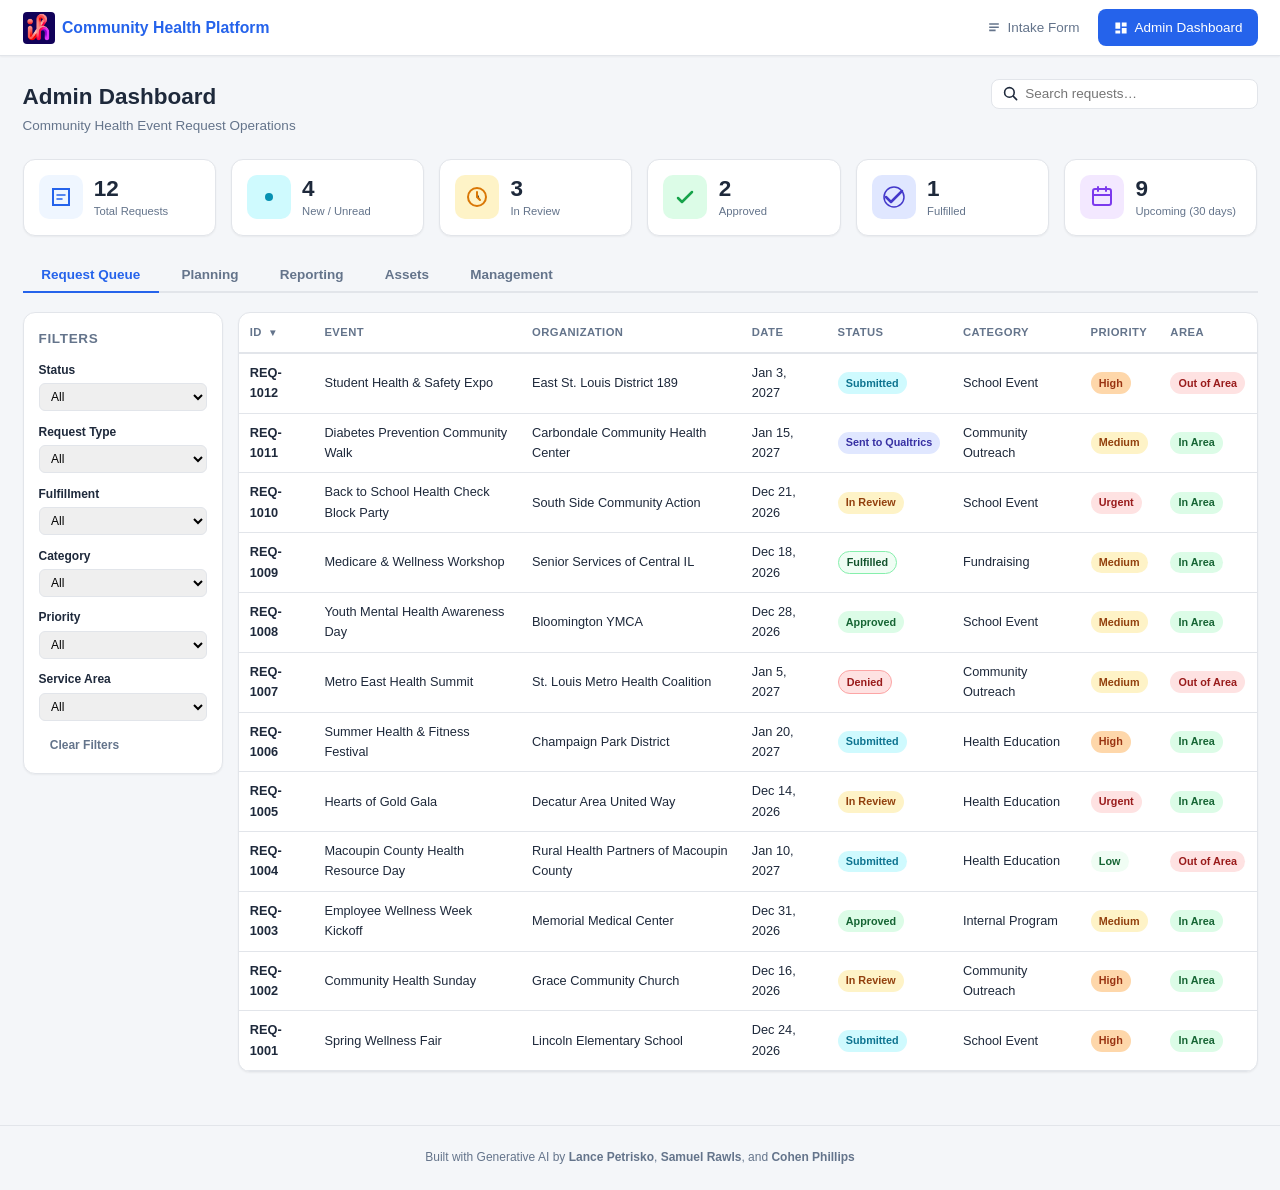
==== pages/dashboard.html @ dd69adeb "Management Tab Added a management tab that shows the staff members, their availability, their rating" ====
<!DOCTYPE html>
<html lang="en">
<head>
  <meta charset="UTF-8">
  <meta name="viewport" content="width=device-width, initial-scale=1.0">
  <title>Admin Dashboard | Intermountain Health</title>
  <link rel="icon" type="image/jpeg" href="../assets/logos/intermouintainHealthLogo_purple.jpeg">
  <link rel="stylesheet" href="../css/variables.css">
  <link rel="stylesheet" href="../css/base.css">
  <link rel="stylesheet" href="../css/navbar.css">
  <link rel="stylesheet" href="../css/components.css">
  <link rel="stylesheet" href="../css/dashboard.css">
  <link rel="stylesheet" href="../css/responsive.css">
</head>
<body>

  <!-- Navigation -->
  <nav class="navbar" role="navigation" aria-label="Main navigation">
    <a href="../index.html" class="nav-brand">
      <img src="../assets/logos/intermouintainHealthLogo_purple.jpeg" alt="Intermountain Health" class="nav-logo">
      <span>Community Health Platform</span>
    </a>
    <div class="nav-links">
      <a href="../index.html" class="nav-link">
        <svg viewBox="0 0 20 20" width="16" height="16" aria-hidden="true"><path d="M4 4h12v2H4zm0 4h12v2H4zm0 4h8v2H4z" fill="currentColor"/></svg>
        Intake Form
      </a>
      <a href="login.html" class="nav-link active" aria-current="page">
        <svg viewBox="0 0 20 20" width="16" height="16" aria-hidden="true"><path d="M3 3h6v8H3zm8 0h6v5h-6zm0 7h6v7h-6zM3 13h6v4H3z" fill="currentColor"/></svg>
        Admin Dashboard
      </a>
    </div>
  </nav>

  <!-- Dashboard -->
  <main>
    <div class="dashboard-container">

      <!-- Header -->
      <div class="dash-header">
        <div>
          <h1>Admin Dashboard</h1>
          <p class="dash-subtitle">Community Health Event Request Operations</p>
        </div>
        <div class="dash-header-actions">
          <div class="search-box">
            <svg viewBox="0 0 20 20" width="16" height="16" aria-hidden="true"><circle cx="8" cy="8" r="6" fill="none" stroke="currentColor" stroke-width="2"/><path d="M13 13l4 4" stroke="currentColor" stroke-width="2" stroke-linecap="round"/></svg>
            <input type="search" id="dash-search" placeholder="Search requests…" aria-label="Search requests">
          </div>
        </div>
      </div>

      <!-- Summary Cards -->
      <section class="summary-cards" aria-label="Request summary">
        <div class="summary-card" data-filter-status="all">
          <div class="card-icon total"><svg viewBox="0 0 24 24" width="24" height="24"><path d="M4 4h16v16H4z" fill="none" stroke="currentColor" stroke-width="2"/><path d="M8 10h8M8 14h5" stroke="currentColor" stroke-width="1.5" stroke-linecap="round"/></svg></div>
          <div class="card-info"><span class="card-count" id="count-total">0</span><span class="card-label">Total Requests</span></div>
        </div>
        <div class="summary-card" data-filter-status="Submitted">
          <div class="card-icon new"><svg viewBox="0 0 24 24" width="24" height="24"><circle cx="12" cy="12" r="4" fill="currentColor"/></svg></div>
          <div class="card-info"><span class="card-count" id="count-new">0</span><span class="card-label">New / Unread</span></div>
        </div>
        <div class="summary-card" data-filter-status="In Review">
          <div class="card-icon review"><svg viewBox="0 0 24 24" width="24" height="24"><circle cx="12" cy="12" r="9" fill="none" stroke="currentColor" stroke-width="2"/><path d="M12 7v5l3 3" stroke="currentColor" stroke-width="2" stroke-linecap="round"/></svg></div>
          <div class="card-info"><span class="card-count" id="count-review">0</span><span class="card-label">In Review</span></div>
        </div>
        <div class="summary-card" data-filter-status="Approved">
          <div class="card-icon approved"><svg viewBox="0 0 24 24" width="24" height="24"><path d="M5 13l4 4L19 7" fill="none" stroke="currentColor" stroke-width="2.5" stroke-linecap="round" stroke-linejoin="round"/></svg></div>
          <div class="card-info"><span class="card-count" id="count-approved">0</span><span class="card-label">Approved</span></div>
        </div>
        <div class="summary-card" data-filter-status="Fulfilled">
          <div class="card-icon fulfilled"><svg viewBox="0 0 24 24" width="24" height="24"><path d="M4 12l5 5L20 6" fill="none" stroke="currentColor" stroke-width="2.5" stroke-linecap="round" stroke-linejoin="round"/><circle cx="12" cy="12" r="10" fill="none" stroke="currentColor" stroke-width="1.5"/></svg></div>
          <div class="card-info"><span class="card-count" id="count-fulfilled">0</span><span class="card-label">Fulfilled</span></div>
        </div>
        <div class="summary-card">
          <div class="card-icon upcoming"><svg viewBox="0 0 24 24" width="24" height="24"><rect x="3" y="4" width="18" height="16" rx="2" fill="none" stroke="currentColor" stroke-width="2"/><path d="M3 10h18M8 2v4M16 2v4" stroke="currentColor" stroke-width="2" stroke-linecap="round"/></svg></div>
          <div class="card-info"><span class="card-count" id="count-upcoming">0</span><span class="card-label">Upcoming (30 days)</span></div>
        </div>
      </section>

      <!-- Tabs -->
      <div class="dash-tabs" role="tablist" aria-label="Dashboard sections">
        <button class="dash-tab active" role="tab" aria-selected="true" data-tab="queue">Request Queue</button>
        <button class="dash-tab" role="tab" aria-selected="false" data-tab="planning">Planning</button>
        <button class="dash-tab" role="tab" aria-selected="false" data-tab="reporting">Reporting</button>
        <button class="dash-tab" role="tab" aria-selected="false" data-tab="assets">Assets</button>
        <button class="dash-tab" role="tab" aria-selected="false" data-tab="management">Management</button>
      </div>

      <!-- TAB: Request Queue -->
      <div class="tab-panel active" id="tab-queue" role="tabpanel">
        <div class="queue-layout">
          <div class="queue-filters">
            <h3>Filters</h3>
            <div class="filter-group">
              <label for="filter-status">Status</label>
              <select id="filter-status"><option value="">All</option><option>Submitted</option><option>In Review</option><option>Approved</option><option>Sent to Qualtrics</option><option>Fulfilled</option></select>
            </div>
            <div class="filter-group">
              <label for="filter-type">Request Type</label>
              <select id="filter-type"><option value="">All</option><option>Staffed Event Support</option><option>Materials Only</option><option>Toolkit Request</option><option>Staffing + Materials</option><option>Consultation</option></select>
            </div>
            <div class="filter-group">
              <label for="filter-fulfillment">Fulfillment</label>
              <select id="filter-fulfillment"><option value="">All</option><option>Staff Deployment</option><option>Mail</option><option>Pickup</option><option>Flexible</option></select>
            </div>
            <div class="filter-group">
              <label for="filter-category">Category</label>
              <select id="filter-category"><option value="">All</option><option>Community Outreach</option><option>Internal Program</option><option>School Event</option><option>Health Education</option><option>Fundraising</option><option>Partner Request</option><option>Special Event</option></select>
            </div>
            <div class="filter-group">
              <label for="filter-priority">Priority</label>
              <select id="filter-priority"><option value="">All</option><option>Low</option><option>Medium</option><option>High</option><option>Urgent</option></select>
            </div>
            <div class="filter-group">
              <label for="filter-area">Service Area</label>
              <select id="filter-area"><option value="">All</option><option value="In Area">In Service Area</option><option value="Out of Area">Out of Service Area</option><option value="Review Needed">Review Needed</option></select>
            </div>
            <button class="btn btn-ghost btn-sm" id="btn-clear-filters">Clear Filters</button>
          </div>

          <div class="queue-table-wrap">
            <table class="queue-table" aria-label="Request queue">
              <thead>
                <tr>
                  <th scope="col" data-sort="id" class="sortable">ID</th>
                  <th scope="col" data-sort="eventName" class="sortable">Event</th>
                  <th scope="col" data-sort="organization" class="sortable">Organization</th>
                  <th scope="col" data-sort="eventDate" class="sortable">Date</th>
                  <th scope="col" data-sort="status" class="sortable">Status</th>
                  <th scope="col" data-sort="aiCategory" class="sortable">Category</th>
                  <th scope="col" data-sort="aiPriority" class="sortable">Priority</th>
                  <th scope="col" data-sort="serviceArea" class="sortable">Area</th>
                </tr>
              </thead>
              <tbody id="queue-tbody"></tbody>
            </table>
            <div class="queue-empty" id="queue-empty" hidden>
              <p>No requests match your filters.</p>
            </div>
          </div>

          <div class="detail-panel" id="detail-panel" hidden>
            <div class="detail-header">
              <h3 id="detail-title">Request Details</h3>
              <button class="btn-close" id="btn-close-detail" aria-label="Close detail panel">&times;</button>
            </div>
            <div class="detail-body" id="detail-body"></div>
          </div>
        </div>
      </div>

      <!-- TAB: Planning -->
      <div class="tab-panel" id="tab-planning" role="tabpanel" hidden>
        <div class="planning-layout">
          <div class="planning-section">
            <h3>Upcoming Events Timeline</h3>
            <div id="planning-timeline" class="timeline-list"></div>
          </div>
          <div class="planning-section">
            <h3>Staffing Demand</h3>
            <div id="planning-staffing" class="staffing-grid"></div>
          </div>
          <div class="planning-section">
            <h3>Mail Fulfillment Queue</h3>
            <div id="planning-mail" class="mail-queue"></div>
          </div>
        </div>
      </div>

      <!-- TAB: Reporting -->
      <div class="tab-panel" id="tab-reporting" role="tabpanel" hidden>
        <div class="reporting-layout">
          <div class="report-card">
            <h3>Requests by Status</h3>
            <div class="chart-wrap"><canvas id="chart-status" width="240" height="240" aria-label="Donut chart of requests by status"></canvas></div>
            <div id="legend-status" class="chart-legend"></div>
          </div>
          <div class="report-card">
            <h3>Requests by Category</h3>
            <div class="chart-wrap"><canvas id="chart-category" width="240" height="240" aria-label="Donut chart of requests by category"></canvas></div>
            <div id="legend-category" class="chart-legend"></div>
          </div>
          <div class="report-card">
            <h3>Requests by Fulfillment Path</h3>
            <div class="chart-wrap"><canvas id="chart-fulfillment" width="240" height="240" aria-label="Donut chart of requests by fulfillment path"></canvas></div>
            <div id="legend-fulfillment" class="chart-legend"></div>
          </div>
          <div class="report-card">
            <h3>Service Area Distribution</h3>
            <div class="chart-wrap"><canvas id="chart-area" width="240" height="240" aria-label="Donut chart of service area distribution"></canvas></div>
            <div id="legend-area" class="chart-legend"></div>
          </div>
          <div class="report-card full-width">
            <h3>Workload Trend (Submissions per Week)</h3>
            <div class="chart-wrap bar-wrap"><canvas id="chart-workload" width="600" height="200" aria-label="Bar chart of weekly workload"></canvas></div>
          </div>
        </div>
      </div>

      <!-- TAB: Assets -->
      <div class="tab-panel" id="tab-assets" role="tabpanel" hidden>
        <div class="assets-layout" id="assets-grid"></div>
      </div>

      <!-- TAB: Management -->
      <div class="tab-panel" id="tab-management" role="tabpanel" hidden>
        <!-- Summary strip -->
        <div class="mgmt-summary-strip">
          <div class="mgmt-stat-chip">
            <span class="chip-dot" style="background:#94a3b8;"></span>
            <span class="chip-val" id="mgmt-stat-total">0</span>
            <span>Total Staff</span>
          </div>
          <div class="mgmt-stat-chip">
            <span class="chip-dot" style="background:var(--c-success);"></span>
            <span class="chip-val" id="mgmt-stat-avail">0</span>
            <span>Available</span>
          </div>
          <div class="mgmt-stat-chip">
            <span class="chip-dot" style="background:var(--c-primary);"></span>
            <span class="chip-val" id="mgmt-stat-working">0</span>
            <span>Actively Working</span>
          </div>
          <div class="mgmt-stat-chip">
            <span class="chip-dot" style="background:var(--c-warning);"></span>
            <span class="chip-val" id="mgmt-stat-break">0</span>
            <span>On Break</span>
          </div>
        </div>
        <!-- Filter bar -->
        <div class="mgmt-filter-bar">
          <input type="text" id="mgmt-search" class="mgmt-search-input" placeholder="Search by name, title, or skill…">
          <select id="mgmt-filter-skill" class="mgmt-select">
            <option value="">All Skills</option>
            <option value="childcare">Childcare</option>
            <option value="eldercare">Eldercare</option>
            <option value="school events">School Events</option>
            <option value="community outreach">Community Outreach</option>
            <option value="behavior reinforcement">Behavior Support</option>
            <option value="translation">Translation</option>
          </select>
          <select id="mgmt-filter-status" class="mgmt-select">
            <option value="">All Statuses</option>
            <option value="Available">Available</option>
            <option value="Actively Working">Actively Working</option>
            <option value="On Break">On Break</option>
            <option value="Unavailable">Unavailable</option>
          </select>
          <select id="mgmt-filter-rating" class="mgmt-select">
            <option value="">Any Rating</option>
            <option value="4.5">4.5+</option>
            <option value="4.0">4.0+</option>
            <option value="3.5">3.5+</option>
          </select>
          <button class="btn btn-ghost btn-sm" id="mgmt-clear-filters">Clear</button>
        </div>
        <!-- Staff grid -->
        <div id="mgmt-staff-grid" class="mgmt-staff-grid"></div>
      </div>

    </div>
  </main>

  <!-- Event Invite Modal -->
  <div class="modal-overlay" id="modal-overlay">
    <div class="modal" role="dialog" aria-modal="true" aria-labelledby="modal-title">
      <div class="modal-header">
        <h3 id="modal-title">Create Event Invite</h3>
        <button class="btn-close" id="btn-close-modal" aria-label="Close modal">&times;</button>
      </div>
      <div class="modal-body" id="modal-body"></div>
      <div class="modal-footer">
        <button class="btn btn-primary" id="btn-send-invite">Generate &amp; Send Invite</button>
        <button class="btn btn-ghost" id="btn-cancel-modal">Cancel</button>
      </div>
    </div>
  </div>

  <!-- Footer -->
  <footer class="site-footer">
    <p>Built with Generative AI by <strong>Lance Petrisko</strong>, <strong>Samuel Rawls</strong>, and <strong>Cohen Phillips</strong></p>
  </footer>

  <!-- Toast -->
  <div class="toast" id="toast" hidden aria-live="polite"></div>

  <!-- Scripts (order matters: dependencies first) -->
  <script src="../js/store.js"></script>
  <script src="../js/helpers.js"></script>
  <script src="../js/ai.js"></script>
  <script src="../js/data/demo-requests.js"></script>
  <script src="../js/data/assets.js"></script>
  <script src="../js/data/staff.js"></script>
  <script src="../js/charts.js"></script>
  <script src="../js/management.js"></script>
  <script src="../js/dashboard.js"></script>
</body>
</html>
---- css/variables.css ----
/* =============================================
   Design Tokens & CSS Variables
   ============================================= */

:root {
  --c-bg: #f4f6f9;
  --c-surface: #ffffff;
  --c-border: #e2e5ea;
  --c-text: #1e293b;
  --c-text-secondary: #64748b;
  --c-primary: #2563eb;
  --c-primary-hover: #1d4ed8;
  --c-primary-light: #eff6ff;
  --c-success: #16a34a;
  --c-success-light: #dcfce7;
  --c-warning: #d97706;
  --c-warning-light: #fef3c7;
  --c-danger: #dc2626;
  --c-danger-light: #fee2e2;
  --c-info: #0891b2;
  --c-info-light: #cffafe;
  --c-purple: #7c3aed;
  --c-purple-light: #f3e8ff;
  --shadow-sm: 0 1px 2px rgba(0,0,0,0.05);
  --shadow-md: 0 4px 12px rgba(0,0,0,0.08);
  --shadow-lg: 0 8px 24px rgba(0,0,0,0.12);
  --radius: 8px;
  --radius-lg: 12px;
  --transition: 0.2s ease;
}
---- css/base.css ----
/* =============================================
   Reset, Typography & Base Elements
   ============================================= */

*, *::before, *::after { box-sizing: border-box; margin: 0; padding: 0; }

html { font-size: 15px; scroll-behavior: smooth; }

body {
  font-family: -apple-system, BlinkMacSystemFont, "Segoe UI", Roboto, "Helvetica Neue", Arial, sans-serif;
  background: var(--c-bg);
  color: var(--c-text);
  line-height: 1.6;
  min-height: 100vh;
}

/* ---------- Footer ---------- */
.site-footer {
  text-align: center;
  padding: 1.5rem 1rem;
  margin-top: 2rem;
  border-top: 1px solid var(--c-border);
  font-size: 0.8rem;
  color: var(--c-text-secondary);
}
---- css/navbar.css ----
/* =============================================
   Navbar
   ============================================= */

.navbar {
  display: flex;
  align-items: center;
  justify-content: space-between;
  background: var(--c-surface);
  border-bottom: 1px solid var(--c-border);
  padding: 0 1.5rem;
  height: 56px;
  position: sticky;
  top: 0;
  z-index: 100;
  box-shadow: var(--shadow-sm);
}

.nav-brand {
  display: flex;
  align-items: center;
  gap: 0.5rem;
  font-weight: 700;
  font-size: 1.05rem;
  color: var(--c-primary);
  text-decoration: none;
}

.nav-logo {
  height: 32px;
  width: auto;
  object-fit: contain;
  border-radius: 4px;
}

.nav-links { display: flex; gap: 0.25rem; }

.nav-link {
  display: flex;
  align-items: center;
  gap: 0.35rem;
  padding: 0.5rem 1rem;
  border: none;
  background: transparent;
  border-radius: var(--radius);
  font-size: 0.9rem;
  font-weight: 500;
  color: var(--c-text-secondary);
  cursor: pointer;
  text-decoration: none;
  transition: background var(--transition), color var(--transition);
}
.nav-link:hover { background: var(--c-primary-light); color: var(--c-primary); }
.nav-link.active { background: var(--c-primary); color: #fff; }
.nav-link:focus-visible { outline: 2px solid var(--c-primary); outline-offset: 2px; }
---- css/components.css ----
/* =============================================
   Shared Components — Buttons, Badges, Modal, Toast
   ============================================= */

/* ---------- Buttons ---------- */
.btn {
  display: inline-flex;
  align-items: center;
  gap: 0.4rem;
  padding: 0.55rem 1.25rem;
  border: none;
  border-radius: var(--radius);
  font-size: 0.9rem;
  font-weight: 600;
  font-family: inherit;
  cursor: pointer;
  transition: background var(--transition), transform 0.1s, box-shadow var(--transition);
}
.btn:active { transform: scale(0.97); }
.btn:focus-visible { outline: 2px solid var(--c-primary); outline-offset: 2px; }

.btn-primary { background: var(--c-primary); color: #fff; }
.btn-primary:hover { background: var(--c-primary-hover); box-shadow: var(--shadow-md); }

.btn-success { background: var(--c-success); color: #fff; }
.btn-success:hover { background: #15803d; }

.btn-warning { background: var(--c-warning); color: #fff; }
.btn-warning:hover { background: #b45309; }

.btn-danger { background: var(--c-danger); color: #fff; }
.btn-danger:hover { background: #b91c1c; }

.btn-outline {
  background: transparent;
  border: 2px solid var(--c-primary);
  color: var(--c-primary);
}
.btn-outline:hover { background: var(--c-primary-light); }

.btn-ghost { background: transparent; color: var(--c-text-secondary); }
.btn-ghost:hover { background: var(--c-bg); }

.btn-sm { padding: 0.35rem 0.75rem; font-size: 0.8rem; }
.btn-lg { padding: 0.7rem 2rem; font-size: 1rem; }

.btn-close {
  background: transparent;
  border: none;
  font-size: 1.4rem;
  cursor: pointer;
  color: var(--c-text-secondary);
  width: 32px;
  height: 32px;
  display: flex;
  align-items: center;
  justify-content: center;
  border-radius: 6px;
}
.btn-close:hover { background: var(--c-bg); color: var(--c-text); }
.btn-close:focus-visible { outline: 2px solid var(--c-primary); outline-offset: 2px; }

/* ---------- Badges ---------- */
.badge {
  display: inline-block;
  padding: 0.15rem 0.55rem;
  border-radius: 999px;
  font-size: 0.72rem;
  font-weight: 600;
  white-space: nowrap;
}
.badge-submitted { background: var(--c-info-light); color: #0e7490; }
.badge-in-review { background: var(--c-warning-light); color: #92400e; }
.badge-approved { background: var(--c-success-light); color: #166534; }
.badge-qualtrics { background: #e0e7ff; color: #3730a3; }
.badge-fulfilled { background: #f0fdf4; color: #14532d; border: 1px solid #86efac; }
.badge-denied { background: var(--c-danger-light); color: #991b1b; border: 1px solid #fca5a5; }

.badge-low { background: #f0fdf4; color: #166534; }
.badge-medium { background: var(--c-warning-light); color: #92400e; }
.badge-high { background: #fed7aa; color: #9a3412; }
.badge-urgent { background: var(--c-danger-light); color: #991b1b; }

.badge-in-area { background: var(--c-success-light); color: #166534; }
.badge-out-of-area { background: var(--c-danger-light); color: #991b1b; }
.badge-review-needed { background: var(--c-warning-light); color: #92400e; }

/* ---------- Modal ---------- */
.modal-overlay {
  position: fixed;
  inset: 0;
  background: rgba(0,0,0,0.4);
  display: none;
  align-items: center;
  justify-content: center;
  z-index: 200;
  backdrop-filter: blur(2px);
}
.modal-overlay.visible {
  display: flex;
}
.modal {
  background: var(--c-surface);
  border-radius: var(--radius-lg);
  width: 90%;
  max-width: 520px;
  box-shadow: var(--shadow-lg);
  animation: modalIn 0.2s ease;
}
@keyframes modalIn {
  from { opacity: 0; transform: translateY(12px); }
  to { opacity: 1; transform: translateY(0); }
}
.modal-header {
  display: flex;
  align-items: center;
  justify-content: space-between;
  padding: 1rem 1.25rem;
  border-bottom: 1px solid var(--c-border);
}
.modal-body { padding: 1.25rem; font-size: 0.9rem; }
.modal-footer {
  display: flex;
  gap: 0.5rem;
  justify-content: flex-end;
  padding: 0.75rem 1.25rem;
  border-top: 1px solid var(--c-border);
}

/* ---------- Chart Hover Tooltip ---------- */
.chart-hover-tooltip {
  position: fixed;
  z-index: 300;
  background: var(--c-surface);
  border: 1px solid var(--c-border);
  border-radius: var(--radius);
  box-shadow: var(--shadow-lg);
  padding: 0.65rem 0.85rem;
  font-size: 0.82rem;
  min-width: 190px;
  max-width: 260px;
  pointer-events: none;
  opacity: 0;
  transition: opacity 0.12s ease;
}
.chart-hover-tooltip.visible { opacity: 1; }
.cht-header {
  display: flex;
  align-items: center;
  gap: 0.45rem;
  margin-bottom: 0.25rem;
}
.cht-dot {
  display: inline-block;
  width: 10px;
  height: 10px;
  border-radius: 50%;
  flex-shrink: 0;
}
.cht-label { font-weight: 600; color: var(--c-text); }
.cht-count { color: var(--c-text-secondary); margin-bottom: 0.4rem; font-size: 0.78rem; }
.cht-cases { border-top: 1px solid var(--c-border); padding-top: 0.35rem; }
.cht-case {
  white-space: nowrap;
  overflow: hidden;
  text-overflow: ellipsis;
  color: var(--c-text);
  line-height: 1.6;
}
.cht-more { color: var(--c-text-secondary); font-style: italic; margin-top: 0.15rem; }

/* ---------- Chart Drilldown Popup ---------- */
.chart-drilldown-overlay {
  position: fixed;
  inset: 0;
  background: rgba(0,0,0,0.4);
  display: none;
  align-items: center;
  justify-content: center;
  z-index: 200;
  backdrop-filter: blur(2px);
}
.chart-drilldown-overlay.visible {
  display: flex;
}
.chart-drilldown {
  background: var(--c-surface);
  border-radius: var(--radius-lg);
  width: 92%;
  max-width: 720px;
  max-height: 80vh;
  display: flex;
  flex-direction: column;
  box-shadow: var(--shadow-lg);
  animation: modalIn 0.2s ease;
}
.chart-drilldown-header {
  display: flex;
  align-items: center;
  justify-content: space-between;
  padding: 1rem 1.25rem;
  border-bottom: 1px solid var(--c-border);
  flex-shrink: 0;
}
.chart-drilldown-header h3 { margin: 0; font-size: 1rem; }
.chart-drilldown-body {
  padding: 1rem 1.25rem;
  overflow-y: auto;
  font-size: 0.875rem;
}
.drilldown-table {
  width: 100%;
  border-collapse: collapse;
}
.drilldown-table th {
  text-align: left;
  padding: 0.5rem 0.75rem;
  font-size: 0.78rem;
  font-weight: 600;
  color: var(--c-text-secondary);
  text-transform: uppercase;
  letter-spacing: 0.04em;
  border-bottom: 1px solid var(--c-border);
  white-space: nowrap;
}
.drilldown-table td {
  padding: 0.6rem 0.75rem;
  border-bottom: 1px solid var(--c-border-light, #f1f5f9);
  vertical-align: middle;
}
.drilldown-table tbody tr:last-child td { border-bottom: none; }
.drilldown-table tbody tr:hover { background: var(--c-bg); }

/* Timeline detail modal layout */
.td-grid {
  display: grid;
  grid-template-columns: 1fr 1fr;
  gap: 0.75rem 1.25rem;
}
.td-section { margin-bottom: 0.25rem; }
.td-section-title {
  font-size: 0.72rem;
  font-weight: 700;
  text-transform: uppercase;
  letter-spacing: 0.06em;
  color: var(--c-text-secondary);
  margin-bottom: 0.4rem;
}
.td-row {
  display: flex;
  gap: 0.5rem;
  font-size: 0.83rem;
  line-height: 1.6;
}
.td-label {
  color: var(--c-text-secondary);
  min-width: 80px;
  flex-shrink: 0;
}

/* ---------- Toast ---------- */
.toast {
  position: fixed;
  bottom: 1.5rem;
  right: 1.5rem;
  background: var(--c-text);
  color: #fff;
  padding: 0.75rem 1.25rem;
  border-radius: var(--radius);
  box-shadow: var(--shadow-lg);
  font-size: 0.9rem;
  z-index: 300;
  animation: toastIn 0.3s ease;
}
@keyframes toastIn {
  from { opacity: 0; transform: translateY(12px); }
  to { opacity: 1; transform: translateY(0); }
}
---- css/dashboard.css ----
/* =============================================
   Dashboard Layout, Cards, Tabs, Queue, Detail Panel
   ============================================= */

.dashboard-container {
  max-width: 1280px;
  margin: 0 auto;
  padding: 1.5rem;
}

.dash-header {
  display: flex;
  align-items: flex-start;
  justify-content: space-between;
  margin-bottom: 1.5rem;
  flex-wrap: wrap;
  gap: 1rem;
}
.dash-header h1 { font-size: 1.5rem; }
.dash-subtitle { color: var(--c-text-secondary); font-size: 0.9rem; }

.search-box {
  display: flex;
  align-items: center;
  gap: 0.4rem;
  background: var(--c-surface);
  border: 1px solid var(--c-border);
  border-radius: var(--radius);
  padding: 0.4rem 0.75rem;
}
.search-box input {
  border: none;
  outline: none;
  font-size: 0.9rem;
  width: 220px;
  font-family: inherit;
}

/* ---------- Summary Cards ---------- */
.summary-cards {
  display: grid;
  grid-template-columns: repeat(auto-fit, minmax(170px, 1fr));
  gap: 1rem;
  margin-bottom: 1.5rem;
}
.summary-card {
  background: var(--c-surface);
  border: 1px solid var(--c-border);
  border-radius: var(--radius-lg);
  padding: 1rem;
  display: flex;
  align-items: center;
  gap: 0.75rem;
  box-shadow: var(--shadow-sm);
  cursor: pointer;
  transition: box-shadow var(--transition), transform var(--transition);
}
.summary-card:hover { box-shadow: var(--shadow-md); transform: translateY(-1px); }
.card-icon {
  width: 44px;
  height: 44px;
  display: flex;
  align-items: center;
  justify-content: center;
  border-radius: 10px;
  flex-shrink: 0;
}
.card-icon.total { background: var(--c-primary-light); color: var(--c-primary); }
.card-icon.new { background: var(--c-info-light); color: var(--c-info); }
.card-icon.review { background: var(--c-warning-light); color: var(--c-warning); }
.card-icon.approved { background: var(--c-success-light); color: var(--c-success); }
.card-icon.fulfilled { background: #e0e7ff; color: #4338ca; }
.card-icon.upcoming { background: var(--c-purple-light); color: var(--c-purple); }

.card-info { display: flex; flex-direction: column; }
.card-count { font-size: 1.5rem; font-weight: 700; line-height: 1.2; }
.card-label { font-size: 0.75rem; color: var(--c-text-secondary); }

/* ---------- Tabs ---------- */
.dash-tabs {
  display: flex;
  gap: 0.25rem;
  border-bottom: 2px solid var(--c-border);
  margin-bottom: 1.25rem;
}
.dash-tab {
  padding: 0.6rem 1.25rem;
  border: none;
  background: transparent;
  font-size: 0.9rem;
  font-weight: 600;
  font-family: inherit;
  color: var(--c-text-secondary);
  cursor: pointer;
  border-bottom: 2px solid transparent;
  margin-bottom: -2px;
  transition: color var(--transition), border-color var(--transition);
}
.dash-tab:hover { color: var(--c-primary); }
.dash-tab.active {
  color: var(--c-primary);
  border-bottom-color: var(--c-primary);
}
.dash-tab:focus-visible { outline: 2px solid var(--c-primary); outline-offset: 2px; }

.tab-panel { display: none; }
.tab-panel.active { display: block; }

/* ---------- Queue Layout ---------- */
.queue-layout {
  display: grid;
  grid-template-columns: 200px 1fr;
  grid-template-rows: auto;
  gap: 1rem;
}
.queue-layout.has-detail {
  grid-template-columns: 200px 1fr 420px;
}

/* Filters sidebar */
.queue-filters {
  background: var(--c-surface);
  border: 1px solid var(--c-border);
  border-radius: var(--radius-lg);
  padding: 1rem;
  box-shadow: var(--shadow-sm);
  align-self: start;
  position: sticky;
  top: 72px;
}
.queue-filters h3 {
  font-size: 0.9rem;
  margin-bottom: 0.75rem;
  color: var(--c-text-secondary);
  text-transform: uppercase;
  letter-spacing: 0.05em;
}
.filter-group { margin-bottom: 0.75rem; }
.filter-group label {
  display: block;
  font-size: 0.8rem;
  font-weight: 600;
  margin-bottom: 0.2rem;
}
.filter-group select {
  width: 100%;
  padding: 0.35rem 0.5rem;
  border: 1px solid var(--c-border);
  border-radius: 6px;
  font-size: 0.8rem;
  font-family: inherit;
}
.filter-group select:focus {
  outline: none;
  border-color: var(--c-primary);
  box-shadow: 0 0 0 2px rgba(37,99,235,0.15);
}

/* ---------- Queue Table ---------- */
.queue-table-wrap {
  background: var(--c-surface);
  border: 1px solid var(--c-border);
  border-radius: var(--radius-lg);
  box-shadow: var(--shadow-sm);
  overflow: auto;
}
.queue-table {
  width: 100%;
  border-collapse: collapse;
  font-size: 0.85rem;
}
.queue-table th {
  text-align: left;
  padding: 0.7rem 0.75rem;
  font-size: 0.75rem;
  text-transform: uppercase;
  letter-spacing: 0.04em;
  color: var(--c-text-secondary);
  border-bottom: 2px solid var(--c-border);
  white-space: nowrap;
  user-select: none;
}
.queue-table th.sortable { cursor: pointer; }
.queue-table th.sortable:hover { color: var(--c-primary); }
.queue-table th .sort-arrow { font-size: 0.65rem; margin-left: 0.2rem; }
.queue-table td {
  padding: 0.6rem 0.75rem;
  border-bottom: 1px solid var(--c-border);
  vertical-align: middle;
}
.queue-table tbody tr {
  cursor: pointer;
  transition: background var(--transition);
}
.queue-table tbody tr:hover { background: var(--c-primary-light); }
.queue-table tbody tr.selected { background: #dbeafe; }

.queue-empty { text-align: center; padding: 3rem 1rem; color: var(--c-text-secondary); }

/* ---------- Detail Panel ---------- */
.detail-panel {
  background: var(--c-surface);
  border: 1px solid var(--c-border);
  border-radius: var(--radius-lg);
  box-shadow: var(--shadow-md);
  overflow-y: auto;
  max-height: calc(100vh - 200px);
  position: sticky;
  top: 72px;
}
.detail-header {
  display: flex;
  align-items: center;
  justify-content: space-between;
  padding: 1rem 1.25rem;
  border-bottom: 1px solid var(--c-border);
  position: sticky;
  top: 0;
  background: var(--c-surface);
  z-index: 2;
}
.detail-header h3 { font-size: 1rem; }

.detail-body { padding: 1.25rem; }

.detail-section { margin-bottom: 1.25rem; }
.detail-section-title {
  font-size: 0.75rem;
  font-weight: 700;
  text-transform: uppercase;
  letter-spacing: 0.05em;
  color: var(--c-text-secondary);
  margin-bottom: 0.6rem;
  padding-bottom: 0.3rem;
  border-bottom: 1px solid var(--c-border);
}
.detail-row {
  display: flex;
  justify-content: space-between;
  align-items: flex-start;
  padding: 0.3rem 0;
  font-size: 0.85rem;
  gap: 0.5rem;
}
.detail-label {
  color: var(--c-text-secondary);
  font-weight: 500;
  flex-shrink: 0;
  min-width: 120px;
}
.detail-value { text-align: right; word-break: break-word; font-weight: 500; }

/* AI Suggestion Box */
.ai-suggestion-box {
  background: linear-gradient(135deg, #eff6ff 0%, #f3e8ff 100%);
  border: 1px solid #c4b5fd;
  border-radius: var(--radius);
  padding: 0.85rem;
  margin-bottom: 1rem;
}
.ai-suggestion-box .ai-tag {
  display: inline-flex;
  align-items: center;
  gap: 0.3rem;
  font-size: 0.7rem;
  font-weight: 700;
  color: var(--c-purple);
  text-transform: uppercase;
  letter-spacing: 0.05em;
  margin-bottom: 0.5rem;
}
.ai-suggestion-box .ai-tag svg { width: 14px; height: 14px; }
.ai-row {
  display: flex;
  justify-content: space-between;
  align-items: center;
  padding: 0.25rem 0;
  font-size: 0.82rem;
}
.ai-label { color: var(--c-text-secondary); }
.ai-value { font-weight: 600; }

/* Admin Controls in Detail */
.admin-controls { margin-top: 1rem; }
.admin-field { margin-bottom: 0.75rem; }
.admin-field label {
  display: block;
  font-size: 0.8rem;
  font-weight: 600;
  margin-bottom: 0.2rem;
}
.admin-field select,
.admin-field input,
.admin-field textarea {
  width: 100%;
  padding: 0.4rem 0.6rem;
  border: 1px solid var(--c-border);
  border-radius: 6px;
  font-size: 0.85rem;
  font-family: inherit;
}
.admin-field select:focus,
.admin-field input:focus,
.admin-field textarea:focus {
  outline: none;
  border-color: var(--c-primary);
  box-shadow: 0 0 0 2px rgba(37,99,235,0.15);
}
.admin-actions {
  display: flex;
  gap: 0.5rem;
  flex-wrap: wrap;
  margin-top: 1rem;
}

/* ---------- Planning Tab ---------- */
.planning-layout {
  display: grid;
  grid-template-columns: 1fr 1fr;
  gap: 1.25rem;
}
.planning-section {
  background: var(--c-surface);
  border: 1px solid var(--c-border);
  border-radius: var(--radius-lg);
  padding: 1.25rem;
  box-shadow: var(--shadow-sm);
}
.planning-section:first-child { grid-column: 1 / -1; }
.planning-section h3 {
  font-size: 1rem;
  margin-bottom: 1rem;
  color: var(--c-primary);
}

.timeline-list { display: flex; flex-direction: column; gap: 0.6rem; }
.timeline-item {
  display: flex;
  align-items: flex-start;
  gap: 0.75rem;
  padding: 0.6rem 0.75rem;
  background: var(--c-bg);
  border-radius: var(--radius);
  font-size: 0.85rem;
  border-left: 3px solid transparent;
  cursor: pointer;
  transition: transform 0.15s ease, box-shadow 0.15s ease, border-color 0.15s ease, background 0.15s ease;
}
.timeline-item:hover {
  transform: translateX(6px);
  box-shadow: 0 2px 10px rgba(0,0,0,0.09);
  border-left-color: var(--c-primary);
  background: var(--c-surface);
}
.timeline-date {
  font-weight: 700;
  color: var(--c-primary);
  min-width: 85px;
  flex-shrink: 0;
}
.timeline-info { flex: 1; }
.timeline-info strong { display: block; }
.timeline-info span { color: var(--c-text-secondary); font-size: 0.8rem; }

.staffing-grid { display: flex; flex-direction: column; gap: 0.5rem; }
.staffing-item {
  display: flex;
  align-items: center;
  justify-content: space-between;
  padding: 0.5rem 0.75rem;
  background: var(--c-bg);
  border-radius: var(--radius);
  font-size: 0.85rem;
}
.staffing-bar {
  width: 80px;
  height: 8px;
  background: var(--c-border);
  border-radius: 4px;
  overflow: hidden;
}
.staffing-bar-fill { height: 100%; border-radius: 4px; }

.mail-queue { display: flex; flex-direction: column; gap: 0.5rem; }
.mail-item {
  display: flex;
  align-items: center;
  justify-content: space-between;
  padding: 0.5rem 0.75rem;
  background: var(--c-bg);
  border-radius: var(--radius);
  font-size: 0.85rem;
}

/* ---------- Reporting Tab ---------- */
.reporting-layout {
  display: grid;
  grid-template-columns: repeat(auto-fit, minmax(280px, 1fr));
  gap: 1.25rem;
}
.report-card {
  background: var(--c-surface);
  border: 1px solid var(--c-border);
  border-radius: var(--radius-lg);
  padding: 1.25rem;
  box-shadow: var(--shadow-sm);
}
.report-card.full-width { grid-column: 1 / -1; }
.report-card h3 {
  font-size: 0.95rem;
  margin-bottom: 1rem;
}
.chart-wrap {
  display: flex;
  justify-content: center;
  margin-bottom: 0.75rem;
}
.bar-wrap { justify-content: flex-start; overflow-x: auto; }

.chart-legend {
  display: flex;
  flex-wrap: wrap;
  gap: 0.5rem 1rem;
  font-size: 0.78rem;
}
.legend-item {
  display: flex;
  align-items: center;
  gap: 0.35rem;
}
.legend-dot {
  width: 10px;
  height: 10px;
  border-radius: 50%;
  flex-shrink: 0;
}

/* ---------- Assets Tab ---------- */
.assets-layout {
  display: grid;
  grid-template-columns: repeat(auto-fill, minmax(260px, 1fr));
  gap: 1.25rem;
}
.asset-card {
  background: var(--c-surface);
  border: 1px solid var(--c-border);
  border-radius: var(--radius-lg);
  padding: 1.25rem;
  box-shadow: var(--shadow-sm);
}
.asset-card h4 {
  font-size: 0.95rem;
  margin-bottom: 0.75rem;
  display: flex;
  align-items: center;
  gap: 0.4rem;
}
.asset-icon {
  width: 32px;
  height: 32px;
  border-radius: 8px;
  display: flex;
  align-items: center;
  justify-content: center;
  font-size: 1.1rem;
}
.asset-list { list-style: none; }
.asset-list li {
  padding: 0.3rem 0;
  font-size: 0.85rem;
  display: flex;
  justify-content: space-between;
  border-bottom: 1px solid var(--c-border);
}
.asset-list li:last-child { border: none; }
.asset-qty {
  font-weight: 600;
  color: var(--c-text-secondary);
  font-size: 0.8rem;
}

/* ==============================================
   MANAGEMENT TAB
   ============================================== */

/* ---- Summary strip ---- */
.mgmt-summary-strip {
  display: flex;
  gap: 0.75rem;
  margin-bottom: 1.1rem;
  flex-wrap: wrap;
}
.mgmt-stat-chip {
  display: flex;
  align-items: center;
  gap: 0.45rem;
  background: var(--c-surface);
  border: 1px solid var(--c-border);
  border-radius: var(--radius);
  padding: 0.4rem 0.85rem;
  font-size: 0.82rem;
}
.mgmt-stat-chip .chip-val {
  font-weight: 700;
  font-size: 1rem;
  color: var(--c-text);
}
.mgmt-stat-chip .chip-dot {
  width: 8px;
  height: 8px;
  border-radius: 50%;
}

/* ---- Filter bar ---- */
.mgmt-filter-bar {
  display: flex;
  gap: 0.6rem;
  flex-wrap: wrap;
  align-items: center;
  margin-bottom: 1.25rem;
}
.mgmt-search-input {
  flex: 1;
  min-width: 180px;
  height: 36px;
  padding: 0 0.75rem;
  border: 1px solid var(--c-border);
  border-radius: var(--radius);
  font-size: 0.875rem;
  background: var(--c-surface);
  color: var(--c-text);
}
.mgmt-search-input:focus { outline: none; border-color: var(--c-primary); box-shadow: 0 0 0 3px rgba(37,99,235,0.1); }
.mgmt-select {
  height: 36px;
  padding: 0 0.65rem;
  border: 1px solid var(--c-border);
  border-radius: var(--radius);
  font-size: 0.82rem;
  background: var(--c-surface);
  color: var(--c-text);
  cursor: pointer;
}
.mgmt-select:focus { outline: none; border-color: var(--c-primary); }

/* ---- Staff grid ---- */
.mgmt-staff-grid {
  display: grid;
  grid-template-columns: repeat(auto-fill, minmax(255px, 1fr));
  gap: 1rem;
}

/* ---- Staff card ---- */
.staff-card {
  background: var(--c-surface);
  border: 1px solid var(--c-border);
  border-radius: var(--radius-lg);
  padding: 1.1rem;
  cursor: pointer;
  display: flex;
  flex-direction: column;
  gap: 0.7rem;
  transition: box-shadow var(--transition), transform var(--transition), border-color var(--transition);
}
.staff-card:hover {
  box-shadow: var(--shadow-md);
  transform: translateY(-2px);
  border-color: var(--c-primary);
}
.staff-card-top {
  display: flex;
  align-items: flex-start;
  gap: 0.7rem;
}
.staff-avatar {
  width: 42px;
  height: 42px;
  border-radius: 50%;
  color: #fff;
  font-weight: 700;
  font-size: 0.82rem;
  display: flex;
  align-items: center;
  justify-content: center;
  flex-shrink: 0;
  letter-spacing: 0.03em;
}
.staff-card-info { flex: 1; min-width: 0; }
.staff-name { font-weight: 700; font-size: 0.92rem; color: var(--c-text); }
.staff-title {
  font-size: 0.75rem;
  color: var(--c-text-secondary);
  white-space: nowrap;
  overflow: hidden;
  text-overflow: ellipsis;
  margin-top: 0.1rem;
}

/* ---- Status pill ---- */
.staff-status-pill {
  display: inline-flex;
  align-items: center;
  gap: 0.28rem;
  font-size: 0.7rem;
  font-weight: 600;
  padding: 0.18rem 0.5rem;
  border-radius: 999px;
  white-space: nowrap;
  flex-shrink: 0;
}
.status-dot {
  width: 7px;
  height: 7px;
  border-radius: 50%;
  flex-shrink: 0;
}
.pill-available   { background: var(--c-success-light); color: #15803d; }
.dot-available    { background: var(--c-success); }
.pill-working     { background: #dbeafe; color: #1d4ed8; }
.dot-working      { background: var(--c-primary); animation: statusPulse 1.6s infinite; }
.pill-break       { background: var(--c-warning-light); color: #92400e; }
.dot-break        { background: var(--c-warning); }
.pill-unavailable { background: var(--c-danger-light); color: #991b1b; }
.dot-unavailable  { background: var(--c-danger); }
@keyframes statusPulse {
  0%, 100% { box-shadow: 0 0 0 0 rgba(37,99,235,0.5); }
  50%       { box-shadow: 0 0 0 4px rgba(37,99,235,0.1); }
}

/* ---- Skill & language tags ---- */
.skill-tags { display: flex; flex-wrap: wrap; gap: 0.3rem; }
.skill-tag {
  background: var(--c-primary-light);
  color: var(--c-primary);
  font-size: 0.7rem;
  font-weight: 500;
  padding: 0.18rem 0.5rem;
  border-radius: 999px;
}
.lang-tag {
  background: var(--c-purple-light);
  color: var(--c-purple);
  font-size: 0.7rem;
  font-weight: 500;
  padding: 0.18rem 0.5rem;
  border-radius: 999px;
}

/* ---- Stars ---- */
.stars { font-size: 0.85rem; }
.star-filled { color: #f59e0b; }
.star-half   { color: #f59e0b; }
.star-empty  { color: #d1d5db; }
.rating-num  { font-weight: 700; font-size: 0.82rem; color: var(--c-text); margin-left: 0.25rem; }

.staff-stars-wrap { display: flex; align-items: center; }
.staff-stats-row  { display: flex; align-items: center; justify-content: space-between; }
.staff-events-count { font-size: 0.78rem; color: var(--c-text-secondary); }

.staff-next-line {
  font-size: 0.78rem;
  color: var(--c-text-secondary);
  background: var(--c-bg);
  padding: 0.3rem 0.6rem;
  border-radius: var(--radius);
  white-space: nowrap;
  overflow: hidden;
  text-overflow: ellipsis;
}
.next-label { font-weight: 600; color: var(--c-text); margin-right: 0.25rem; }

/* ---- Empty state ---- */
.mgmt-empty {
  grid-column: 1 / -1;
  text-align: center;
  padding: 3.5rem 1rem;
  color: var(--c-text-secondary);
}
.mgmt-empty-icon { font-size: 2.5rem; margin-bottom: 0.75rem; }

/* ==============================================
   STAFF PROFILE OVERLAY
   ============================================== */
.staff-profile-overlay {
  position: fixed;
  inset: 0;
  background: rgba(0,0,0,0.45);
  display: none;
  align-items: center;
  justify-content: center;
  z-index: 200;
  backdrop-filter: blur(2px);
}
.staff-profile-overlay.visible { display: flex; }
.staff-profile-panel {
  background: var(--c-surface);
  border-radius: var(--radius-lg);
  width: 94%;
  max-width: 700px;
  max-height: 90vh;
  display: flex;
  flex-direction: column;
  box-shadow: var(--shadow-lg);
  animation: modalIn 0.2s ease;
  overflow: hidden;
}
.spp-header {
  display: flex;
  gap: 1rem;
  align-items: flex-start;
  padding: 1.4rem 1.5rem;
  background: linear-gradient(135deg, var(--c-primary-light), var(--c-purple-light));
  border-bottom: 1px solid var(--c-border);
  flex-shrink: 0;
}
.spp-avatar {
  width: 58px;
  height: 58px;
  border-radius: 50%;
  color: #fff;
  font-weight: 700;
  font-size: 1rem;
  display: flex;
  align-items: center;
  justify-content: center;
  flex-shrink: 0;
  box-shadow: 0 2px 8px rgba(0,0,0,0.2);
}
.spp-header-info { flex: 1; min-width: 0; }
.spp-body { padding: 1.25rem 1.5rem; overflow-y: auto; flex: 1; }

.spp-stats-strip {
  display: flex;
  gap: 1rem;
  background: var(--c-bg);
  border-radius: var(--radius);
  padding: 0.75rem 1rem;
  margin-bottom: 1.1rem;
  flex-wrap: wrap;
}
.spp-stat { flex: 1; min-width: 100px; text-align: center; }
.spp-stat-val { font-size: 0.88rem; margin-bottom: 0.15rem; }
.spp-stat-label { font-size: 0.72rem; color: var(--c-text-secondary); text-transform: uppercase; letter-spacing: 0.05em; }

.spp-section { margin-bottom: 1.1rem; }
.spp-section-title {
  font-size: 0.72rem;
  font-weight: 700;
  text-transform: uppercase;
  letter-spacing: 0.06em;
  color: var(--c-text-secondary);
  margin-bottom: 0.5rem;
}
.spp-notes {
  font-size: 0.85rem;
  line-height: 1.55;
  color: var(--c-text-secondary);
  background: var(--c-bg);
  border-radius: var(--radius);
  padding: 0.65rem 0.85rem;
  border-left: 3px solid var(--c-primary);
}

/* Scenario ratings */
.scenario-grid { display: grid; grid-template-columns: 1fr 1fr; gap: 0.6rem 1.5rem; }
.scenario-row { display: flex; flex-direction: column; gap: 0.2rem; }
.scenario-header-row { display: flex; justify-content: space-between; font-size: 0.8rem; }
.scenario-label { color: var(--c-text-secondary); }
.scenario-score { font-weight: 700; color: var(--c-text); }
.scenario-bar-bg { height: 6px; background: #e2e8f0; border-radius: 3px; overflow: hidden; }
.scenario-bar-fill { height: 100%; border-radius: 3px; transition: width 0.4s ease; }
.scenario-stars { font-size: 0.78rem; }

/* Event history */
.history-list { display: flex; flex-direction: column; gap: 0.55rem; }
.history-item {
  padding: 0.6rem 0.75rem;
  background: var(--c-bg);
  border-radius: var(--radius);
  border-left: 3px solid var(--c-primary);
}
.history-item-top {
  display: flex;
  justify-content: space-between;
  align-items: flex-start;
  gap: 0.5rem;
  margin-bottom: 0.15rem;
}
.history-event-name { font-weight: 600; font-size: 0.85rem; }
.history-date { font-size: 0.75rem; color: var(--c-text-secondary); white-space: nowrap; }
.history-role { font-size: 0.78rem; color: var(--c-primary); font-weight: 500; margin-bottom: 0.1rem; }
.history-notes { font-size: 0.77rem; color: var(--c-text-secondary); font-style: italic; }

/* ==============================================
   SMART MATCH OVERLAY
   ============================================== */
.smart-match-overlay {
  position: fixed;
  inset: 0;
  background: rgba(0,0,0,0.45);
  display: none;
  align-items: center;
  justify-content: center;
  z-index: 200;
  backdrop-filter: blur(2px);
}
.smart-match-overlay.visible { display: flex; }
.smart-match-panel {
  background: var(--c-surface);
  border-radius: var(--radius-lg);
  width: 94%;
  max-width: 620px;
  max-height: 90vh;
  display: flex;
  flex-direction: column;
  box-shadow: var(--shadow-lg);
  animation: modalIn 0.2s ease;
  overflow: hidden;
}
.sm-header {
  display: flex;
  align-items: flex-start;
  justify-content: space-between;
  padding: 1rem 1.25rem;
  border-bottom: 1px solid var(--c-border);
  flex-shrink: 0;
}
.sm-body { padding: 1.1rem 1.25rem; overflow-y: auto; flex: 1; }
.sm-event-select-row { margin-bottom: 0.85rem; }

.sm-event-box {
  background: var(--c-primary-light);
  border: 1px solid #bfdbfe;
  border-radius: var(--radius);
  padding: 0.75rem 1rem;
  margin-bottom: 1rem;
}
.sm-event-name { font-weight: 700; font-size: 0.95rem; margin-bottom: 0.4rem; }
.sm-event-meta {
  display: flex;
  flex-wrap: wrap;
  gap: 0.4rem 0.75rem;
  font-size: 0.78rem;
  color: var(--c-text-secondary);
  align-items: center;
}

.sm-results-title {
  font-size: 0.72rem;
  font-weight: 700;
  text-transform: uppercase;
  letter-spacing: 0.06em;
  color: var(--c-text-secondary);
  margin-bottom: 0.6rem;
}
.sm-match-list { display: flex; flex-direction: column; gap: 0.7rem; }
.sm-match-card {
  border: 1.5px solid var(--c-border);
  border-radius: var(--radius-lg);
  padding: 0.85rem 1rem;
  display: flex;
  flex-direction: column;
  gap: 0.6rem;
  transition: border-color var(--transition);
}
.sm-top-match { border-color: var(--c-primary); background: #f8fbff; }
.sm-highlighted { border-color: var(--c-purple); background: var(--c-purple-light); }
.sm-rank-badge {
  display: inline-flex;
  align-items: center;
  font-size: 0.7rem;
  font-weight: 700;
  padding: 0.15rem 0.5rem;
  border-radius: 999px;
  background: var(--c-bg);
  color: var(--c-text-secondary);
  width: fit-content;
}
.sm-match-main { display: flex; flex-direction: column; gap: 0.5rem; }
.sm-match-top { display: flex; align-items: center; gap: 0.7rem; }
.sm-avatar { width: 36px; height: 36px; font-size: 0.72rem; }
.sm-reason {
  font-size: 0.8rem;
  color: var(--c-text-secondary);
  background: var(--c-bg);
  border-radius: var(--radius);
  padding: 0.4rem 0.6rem;
  line-height: 1.45;
}
.sm-reason strong { color: var(--c-text); }
.sm-match-footer {
  display: flex;
  align-items: center;
  gap: 0.75rem;
  font-size: 0.8rem;
  flex-wrap: wrap;
}
.sm-match-footer .sm-assign-btn { margin-left: auto; }
---- css/responsive.css ----
/* =============================================
   Responsive Breakpoints
   ============================================= */

@media (max-width: 900px) {
  .queue-layout { grid-template-columns: 1fr; }
  .queue-layout.has-detail { grid-template-columns: 1fr; }
  .queue-filters {
    position: static;
    display: grid;
    grid-template-columns: repeat(auto-fill, minmax(140px, 1fr));
    gap: 0.5rem;
  }
  .queue-filters h3 { grid-column: 1 / -1; }
  .detail-panel { position: static; max-height: none; }
  .planning-layout { grid-template-columns: 1fr; }
  .form-grid { grid-template-columns: 1fr; }
  .nav-brand span { display: none; }
}
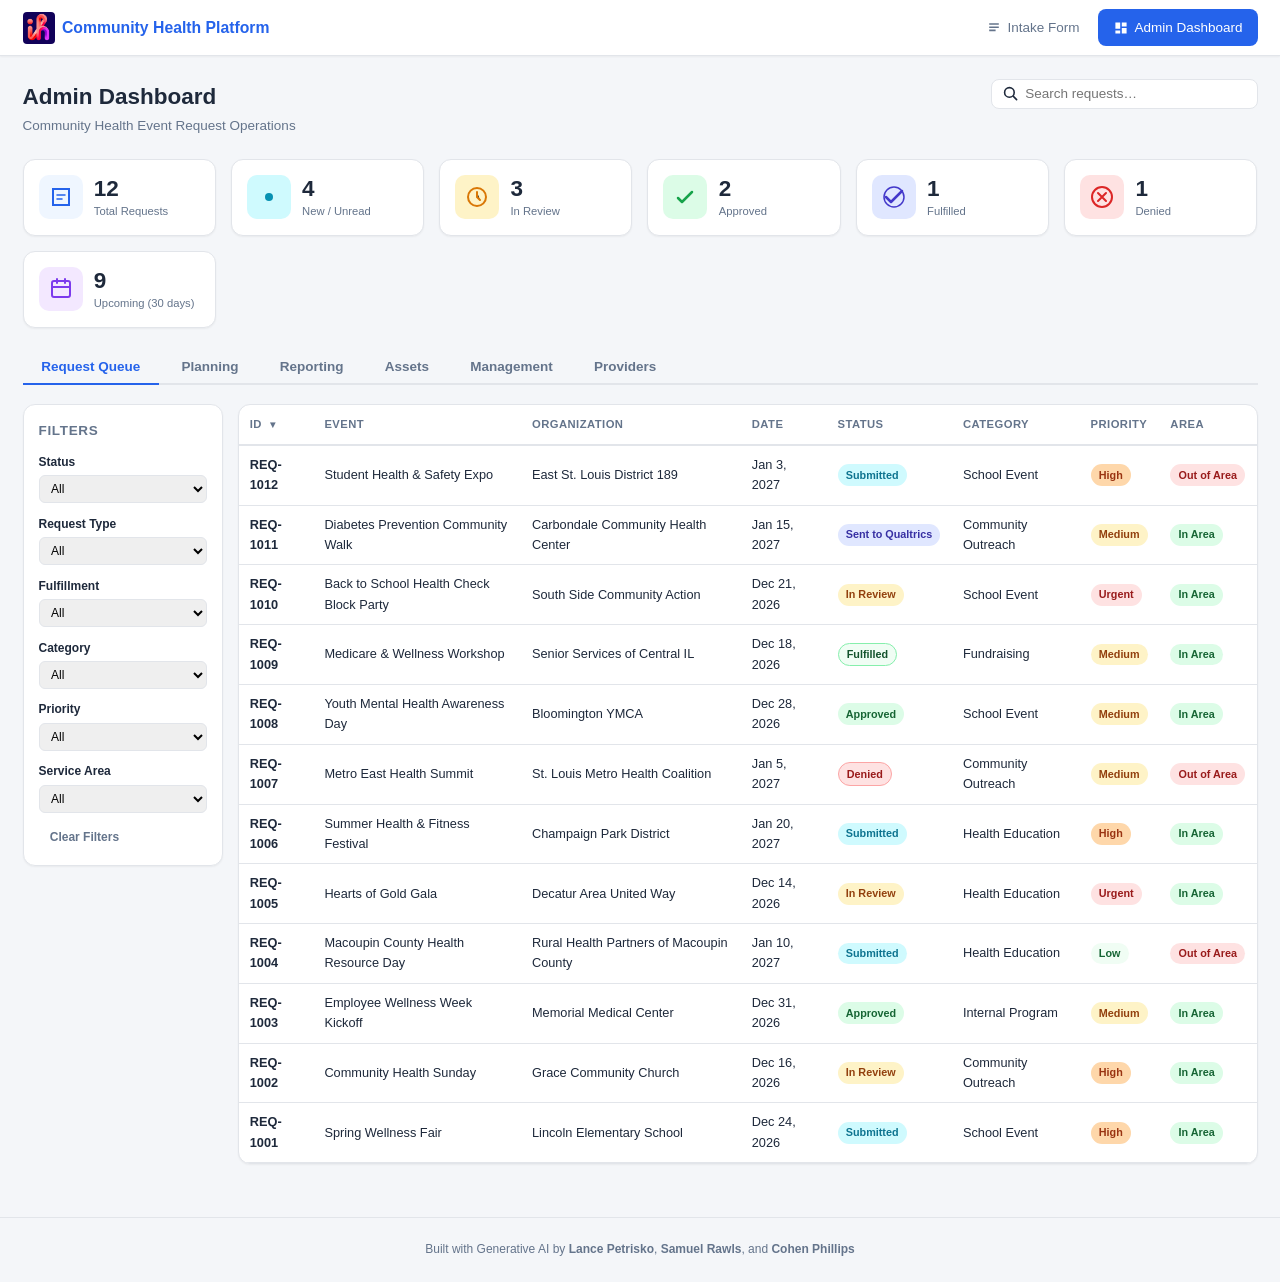
==== commit 4b273fd3: "Merge branch 'main' into Sam's--v2" ====
--- a/pages/dashboard.html
+++ b/pages/dashboard.html
@@ -72,6 +72,10 @@
           <div class="card-icon fulfilled"><svg viewBox="0 0 24 24" width="24" height="24"><path d="M4 12l5 5L20 6" fill="none" stroke="currentColor" stroke-width="2.5" stroke-linecap="round" stroke-linejoin="round"/><circle cx="12" cy="12" r="10" fill="none" stroke="currentColor" stroke-width="1.5"/></svg></div>
           <div class="card-info"><span class="card-count" id="count-fulfilled">0</span><span class="card-label">Fulfilled</span></div>
         </div>
+        <div class="summary-card" data-filter-status="Denied">
+          <div class="card-icon denied"><svg viewBox="0 0 24 24" width="24" height="24"><circle cx="12" cy="12" r="10" fill="none" stroke="currentColor" stroke-width="2"/><path d="M8 8l8 8M16 8l-8 8" stroke="currentColor" stroke-width="2" stroke-linecap="round"/></svg></div>
+          <div class="card-info"><span class="card-count" id="count-denied">0</span><span class="card-label">Denied</span></div>
+        </div>
         <div class="summary-card">
           <div class="card-icon upcoming"><svg viewBox="0 0 24 24" width="24" height="24"><rect x="3" y="4" width="18" height="16" rx="2" fill="none" stroke="currentColor" stroke-width="2"/><path d="M3 10h18M8 2v4M16 2v4" stroke="currentColor" stroke-width="2" stroke-linecap="round"/></svg></div>
           <div class="card-info"><span class="card-count" id="count-upcoming">0</span><span class="card-label">Upcoming (30 days)</span></div>
@@ -85,6 +89,7 @@
         <button class="dash-tab" role="tab" aria-selected="false" data-tab="reporting">Reporting</button>
         <button class="dash-tab" role="tab" aria-selected="false" data-tab="assets">Assets</button>
         <button class="dash-tab" role="tab" aria-selected="false" data-tab="management">Management</button>
+        <button class="dash-tab" role="tab" aria-selected="false" data-tab="providers">Providers</button>
       </div>
 
       <!-- TAB: Request Queue -->
@@ -94,7 +99,7 @@
             <h3>Filters</h3>
             <div class="filter-group">
               <label for="filter-status">Status</label>
-              <select id="filter-status"><option value="">All</option><option>Submitted</option><option>In Review</option><option>Approved</option><option>Sent to Qualtrics</option><option>Fulfilled</option></select>
+              <select id="filter-status"><option value="">All</option><option>Submitted</option><option>In Review</option><option>Approved</option><option>Sent to Qualtrics</option><option>Fulfilled</option><option>Denied</option></select>
             </div>
             <div class="filter-group">
               <label for="filter-type">Request Type</label>
@@ -257,6 +262,35 @@
         </div>
         <!-- Staff grid -->
         <div id="mgmt-staff-grid" class="mgmt-staff-grid"></div>
+      <!-- TAB: Providers -->
+      <div class="tab-panel" id="tab-providers" role="tabpanel" hidden>
+        <div class="providers-layout">
+
+          <!-- Resupply Alerts -->
+          <section class="providers-section">
+            <div class="providers-section-header">
+              <div class="providers-section-icon-wrap alert-icon-wrap">⚠️</div>
+              <div>
+                <h3>Resupply Alerts</h3>
+                <p class="providers-section-desc">Items predicted to be out of stock or needing resupply soon. Click a category to view suppliers.</p>
+              </div>
+            </div>
+            <div class="providers-grid" id="providers-alerts-grid"></div>
+          </section>
+
+          <!-- Mass Buying -->
+          <section class="providers-section">
+            <div class="providers-section-header">
+              <div class="providers-section-icon-wrap bulk-icon-wrap">📦</div>
+              <div>
+                <h3>Mass Buying</h3>
+                <p class="providers-section-desc">Browse all asset categories and contact bulk suppliers. Click a category to view vendors.</p>
+              </div>
+            </div>
+            <div class="providers-grid" id="providers-bulk-grid"></div>
+          </section>
+
+        </div>
       </div>
 
     </div>
@@ -292,6 +326,7 @@
   <script src="../js/data/demo-requests.js"></script>
   <script src="../js/data/assets.js"></script>
   <script src="../js/data/staff.js"></script>
+  <script src="../js/data/providers.js"></script>
   <script src="../js/charts.js"></script>
   <script src="../js/management.js"></script>
   <script src="../js/dashboard.js"></script>
--- a/css/dashboard.css
+++ b/css/dashboard.css
@@ -70,6 +70,7 @@
 .card-icon.review { background: var(--c-warning-light); color: var(--c-warning); }
 .card-icon.approved { background: var(--c-success-light); color: var(--c-success); }
 .card-icon.fulfilled { background: #e0e7ff; color: #4338ca; }
+.card-icon.denied { background: var(--c-danger-light); color: var(--c-danger); }
 .card-icon.upcoming { background: var(--c-purple-light); color: var(--c-purple); }
 
 .card-info { display: flex; flex-direction: column; }
@@ -896,3 +897,163 @@
   flex-wrap: wrap;
 }
 .sm-match-footer .sm-assign-btn { margin-left: auto; }
+/* ---------- Providers Tab ---------- */
+.providers-layout {
+  display: flex;
+  flex-direction: column;
+  gap: 2rem;
+}
+
+.providers-section {
+  background: var(--c-surface);
+  border: 1px solid var(--c-border);
+  border-radius: var(--radius-lg);
+  padding: 1.25rem;
+  box-shadow: var(--shadow-sm);
+}
+
+.providers-section-header {
+  display: flex;
+  align-items: flex-start;
+  gap: 0.85rem;
+  margin-bottom: 1.25rem;
+}
+.providers-section-icon-wrap {
+  width: 42px;
+  height: 42px;
+  border-radius: 10px;
+  display: flex;
+  align-items: center;
+  justify-content: center;
+  font-size: 1.3rem;
+  flex-shrink: 0;
+}
+.alert-icon-wrap  { background: #fef3c7; }
+.bulk-icon-wrap   { background: #eff6ff; }
+.providers-section-header h3 { font-size: 1rem; margin-bottom: 0.2rem; }
+.providers-section-desc { font-size: 0.82rem; color: var(--c-text-secondary); }
+
+.providers-grid {
+  display: grid;
+  grid-template-columns: repeat(auto-fill, minmax(260px, 1fr));
+  gap: 1rem;
+}
+
+.providers-empty {
+  font-size: 0.88rem;
+  color: var(--c-text-secondary);
+  padding: 1rem 0;
+}
+
+/* Provider category card */
+.provider-cat-card {
+  border: 1px solid var(--c-border);
+  border-radius: var(--radius);
+  overflow: hidden;
+  background: var(--c-bg);
+  transition: box-shadow var(--transition);
+}
+.provider-cat-card:hover { box-shadow: var(--shadow-md); }
+
+.provider-cat-header {
+  display: flex;
+  align-items: center;
+  gap: 0.65rem;
+  padding: 0.75rem 1rem;
+  cursor: pointer;
+  user-select: none;
+  transition: background var(--transition);
+}
+.provider-cat-header:hover { background: var(--c-primary-light); }
+
+.provider-cat-icon {
+  width: 36px;
+  height: 36px;
+  border-radius: 8px;
+  display: flex;
+  align-items: center;
+  justify-content: center;
+  font-size: 1.1rem;
+  flex-shrink: 0;
+}
+.provider-cat-info {
+  flex: 1;
+  display: flex;
+  flex-direction: column;
+  gap: 0.15rem;
+}
+.provider-cat-info strong { font-size: 0.88rem; }
+
+.provider-cat-badge {
+  display: inline-block;
+  font-size: 0.7rem;
+  font-weight: 600;
+  padding: 0.15rem 0.45rem;
+  border-radius: 999px;
+}
+.badge-alert { background: #fef3c7; color: #92400e; }
+.badge-count { background: #eff6ff; color: var(--c-primary); }
+
+.provider-expand-chevron {
+  font-size: 1.1rem;
+  color: var(--c-text-secondary);
+  transition: transform 0.2s ease;
+  line-height: 1;
+}
+.provider-cat-card.expanded .provider-expand-chevron { transform: rotate(90deg); }
+
+/* Low stock items (shown in alert cards before provider list) */
+.provider-low-items {
+  padding: 0.5rem 1rem;
+  background: #fffbeb;
+  border-top: 1px solid #fde68a;
+  border-bottom: 1px solid #fde68a;
+  display: flex;
+  flex-direction: column;
+  gap: 0.3rem;
+}
+.provider-low-item {
+  display: flex;
+  justify-content: space-between;
+  font-size: 0.8rem;
+}
+.provider-low-name { color: var(--c-text); }
+.provider-low-qty  { font-weight: 700; color: #b45309; }
+
+/* Provider list (collapsed by default) */
+.provider-list {
+  display: none;
+  flex-direction: column;
+  gap: 0;
+  border-top: 1px solid var(--c-border);
+}
+.provider-cat-card.expanded .provider-list { display: flex; }
+
+.provider-item {
+  padding: 0.75rem 1rem;
+  border-bottom: 1px solid var(--c-border);
+  background: var(--c-surface);
+}
+.provider-item:last-child { border-bottom: none; }
+
+.provider-item-top {
+  display: flex;
+  justify-content: space-between;
+  align-items: center;
+  gap: 0.5rem;
+  margin-bottom: 0.25rem;
+  flex-wrap: wrap;
+}
+.provider-name  { font-size: 0.88rem; }
+.provider-phone { font-size: 0.8rem; color: var(--c-primary); font-weight: 600; }
+.provider-specialty { font-size: 0.8rem; color: var(--c-text-secondary); margin-bottom: 0.4rem; }
+
+.provider-meta  { display: flex; flex-wrap: wrap; gap: 0.4rem; }
+.provider-meta-tag {
+  font-size: 0.75rem;
+  background: var(--c-bg);
+  border: 1px solid var(--c-border);
+  border-radius: 999px;
+  padding: 0.15rem 0.55rem;
+  color: var(--c-text-secondary);
+}
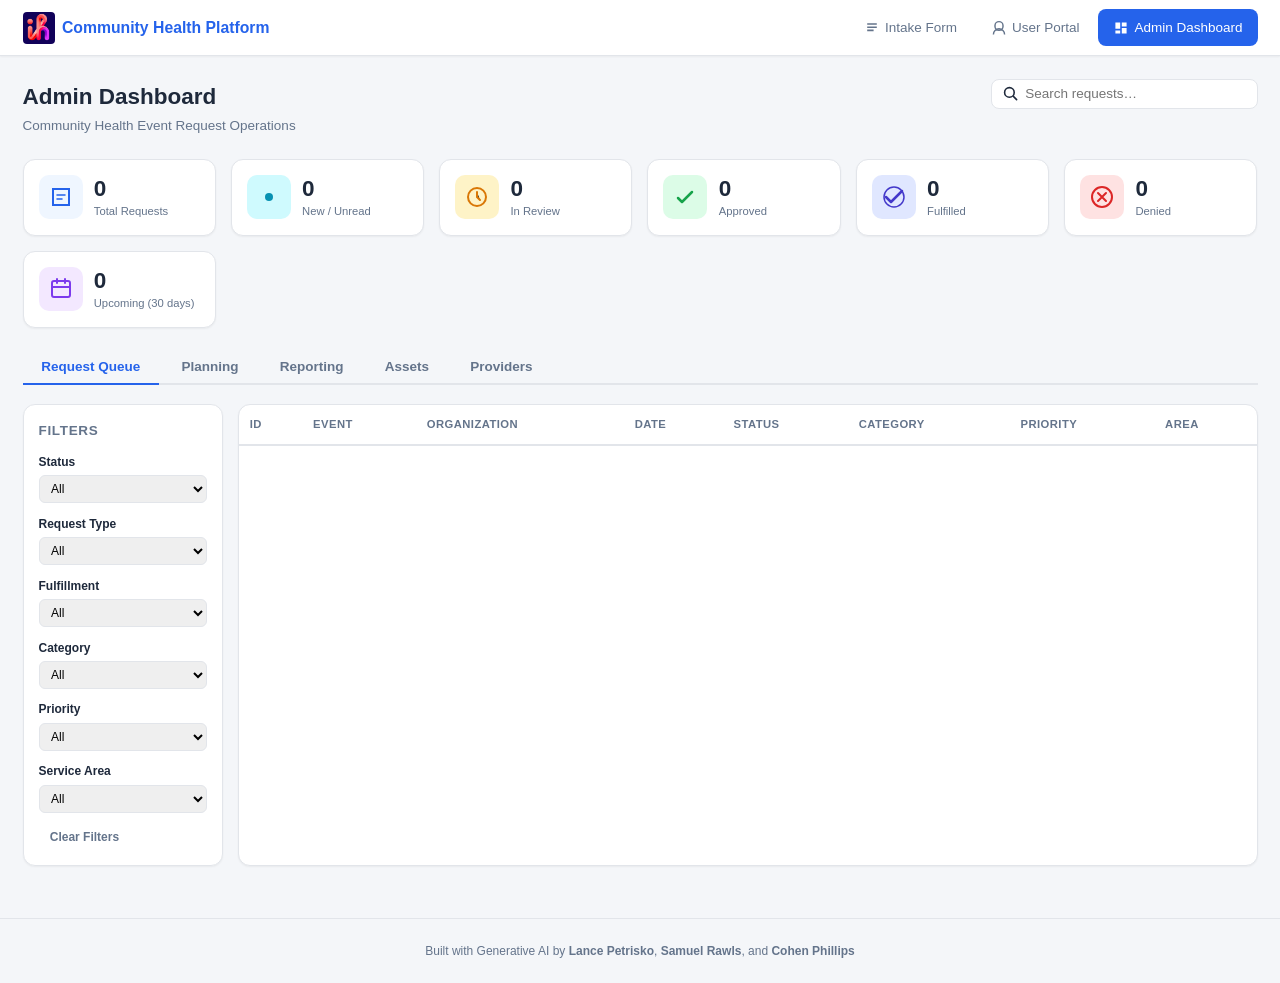
==== commit 93df2e1b: "Base user dashboard" ====
--- a/pages/dashboard.html
+++ b/pages/dashboard.html
@@ -25,6 +25,10 @@
         <svg viewBox="0 0 20 20" width="16" height="16" aria-hidden="true"><path d="M4 4h12v2H4zm0 4h12v2H4zm0 4h8v2H4z" fill="currentColor"/></svg>
         Intake Form
       </a>
+      <a href="user-login.html" class="nav-link">
+        <svg viewBox="0 0 20 20" width="16" height="16" aria-hidden="true"><path d="M10 2a5 5 0 0 1 5 5v1a5 5 0 0 1-10 0V7a5 5 0 0 1 5-5zm-7 16a7 7 0 0 1 14 0" fill="none" stroke="currentColor" stroke-width="1.8"/></svg>
+        User Portal
+      </a>
       <a href="login.html" class="nav-link active" aria-current="page">
         <svg viewBox="0 0 20 20" width="16" height="16" aria-hidden="true"><path d="M3 3h6v8H3zm8 0h6v5h-6zm0 7h6v7h-6zM3 13h6v4H3z" fill="currentColor"/></svg>
         Admin Dashboard
@@ -88,7 +92,6 @@
         <button class="dash-tab" role="tab" aria-selected="false" data-tab="planning">Planning</button>
         <button class="dash-tab" role="tab" aria-selected="false" data-tab="reporting">Reporting</button>
         <button class="dash-tab" role="tab" aria-selected="false" data-tab="assets">Assets</button>
-        <button class="dash-tab" role="tab" aria-selected="false" data-tab="management">Management</button>
         <button class="dash-tab" role="tab" aria-selected="false" data-tab="providers">Providers</button>
       </div>
 
@@ -208,60 +211,6 @@
         <div class="assets-layout" id="assets-grid"></div>
       </div>
 
-      <!-- TAB: Management -->
-      <div class="tab-panel" id="tab-management" role="tabpanel" hidden>
-        <!-- Summary strip -->
-        <div class="mgmt-summary-strip">
-          <div class="mgmt-stat-chip">
-            <span class="chip-dot" style="background:#94a3b8;"></span>
-            <span class="chip-val" id="mgmt-stat-total">0</span>
-            <span>Total Staff</span>
-          </div>
-          <div class="mgmt-stat-chip">
-            <span class="chip-dot" style="background:var(--c-success);"></span>
-            <span class="chip-val" id="mgmt-stat-avail">0</span>
-            <span>Available</span>
-          </div>
-          <div class="mgmt-stat-chip">
-            <span class="chip-dot" style="background:var(--c-primary);"></span>
-            <span class="chip-val" id="mgmt-stat-working">0</span>
-            <span>Actively Working</span>
-          </div>
-          <div class="mgmt-stat-chip">
-            <span class="chip-dot" style="background:var(--c-warning);"></span>
-            <span class="chip-val" id="mgmt-stat-break">0</span>
-            <span>On Break</span>
-          </div>
-        </div>
-        <!-- Filter bar -->
-        <div class="mgmt-filter-bar">
-          <input type="text" id="mgmt-search" class="mgmt-search-input" placeholder="Search by name, title, or skill…">
-          <select id="mgmt-filter-skill" class="mgmt-select">
-            <option value="">All Skills</option>
-            <option value="childcare">Childcare</option>
-            <option value="eldercare">Eldercare</option>
-            <option value="school events">School Events</option>
-            <option value="community outreach">Community Outreach</option>
-            <option value="behavior reinforcement">Behavior Support</option>
-            <option value="translation">Translation</option>
-          </select>
-          <select id="mgmt-filter-status" class="mgmt-select">
-            <option value="">All Statuses</option>
-            <option value="Available">Available</option>
-            <option value="Actively Working">Actively Working</option>
-            <option value="On Break">On Break</option>
-            <option value="Unavailable">Unavailable</option>
-          </select>
-          <select id="mgmt-filter-rating" class="mgmt-select">
-            <option value="">Any Rating</option>
-            <option value="4.5">4.5+</option>
-            <option value="4.0">4.0+</option>
-            <option value="3.5">3.5+</option>
-          </select>
-          <button class="btn btn-ghost btn-sm" id="mgmt-clear-filters">Clear</button>
-        </div>
-        <!-- Staff grid -->
-        <div id="mgmt-staff-grid" class="mgmt-staff-grid"></div>
       <!-- TAB: Providers -->
       <div class="tab-panel" id="tab-providers" role="tabpanel" hidden>
         <div class="providers-layout">
@@ -325,10 +274,8 @@
   <script src="../js/ai.js"></script>
   <script src="../js/data/demo-requests.js"></script>
   <script src="../js/data/assets.js"></script>
-  <script src="../js/data/staff.js"></script>
   <script src="../js/data/providers.js"></script>
   <script src="../js/charts.js"></script>
-  <script src="../js/management.js"></script>
   <script src="../js/dashboard.js"></script>
 </body>
 </html>
--- a/css/dashboard.css
+++ b/css/dashboard.css
@@ -480,423 +480,6 @@
   font-size: 0.8rem;
 }
 
-/* ==============================================
-   MANAGEMENT TAB
-   ============================================== */
-
-/* ---- Summary strip ---- */
-.mgmt-summary-strip {
-  display: flex;
-  gap: 0.75rem;
-  margin-bottom: 1.1rem;
-  flex-wrap: wrap;
-}
-.mgmt-stat-chip {
-  display: flex;
-  align-items: center;
-  gap: 0.45rem;
-  background: var(--c-surface);
-  border: 1px solid var(--c-border);
-  border-radius: var(--radius);
-  padding: 0.4rem 0.85rem;
-  font-size: 0.82rem;
-}
-.mgmt-stat-chip .chip-val {
-  font-weight: 700;
-  font-size: 1rem;
-  color: var(--c-text);
-}
-.mgmt-stat-chip .chip-dot {
-  width: 8px;
-  height: 8px;
-  border-radius: 50%;
-}
-
-/* ---- Filter bar ---- */
-.mgmt-filter-bar {
-  display: flex;
-  gap: 0.6rem;
-  flex-wrap: wrap;
-  align-items: center;
-  margin-bottom: 1.25rem;
-}
-.mgmt-search-input {
-  flex: 1;
-  min-width: 180px;
-  height: 36px;
-  padding: 0 0.75rem;
-  border: 1px solid var(--c-border);
-  border-radius: var(--radius);
-  font-size: 0.875rem;
-  background: var(--c-surface);
-  color: var(--c-text);
-}
-.mgmt-search-input:focus { outline: none; border-color: var(--c-primary); box-shadow: 0 0 0 3px rgba(37,99,235,0.1); }
-.mgmt-select {
-  height: 36px;
-  padding: 0 0.65rem;
-  border: 1px solid var(--c-border);
-  border-radius: var(--radius);
-  font-size: 0.82rem;
-  background: var(--c-surface);
-  color: var(--c-text);
-  cursor: pointer;
-}
-.mgmt-select:focus { outline: none; border-color: var(--c-primary); }
-
-/* ---- Staff grid ---- */
-.mgmt-staff-grid {
-  display: grid;
-  grid-template-columns: repeat(auto-fill, minmax(255px, 1fr));
-  gap: 1rem;
-}
-
-/* ---- Staff card ---- */
-.staff-card {
-  background: var(--c-surface);
-  border: 1px solid var(--c-border);
-  border-radius: var(--radius-lg);
-  padding: 1.1rem;
-  cursor: pointer;
-  display: flex;
-  flex-direction: column;
-  gap: 0.7rem;
-  transition: box-shadow var(--transition), transform var(--transition), border-color var(--transition);
-}
-.staff-card:hover {
-  box-shadow: var(--shadow-md);
-  transform: translateY(-2px);
-  border-color: var(--c-primary);
-}
-.staff-card-top {
-  display: flex;
-  align-items: flex-start;
-  gap: 0.7rem;
-}
-.staff-avatar {
-  width: 42px;
-  height: 42px;
-  border-radius: 50%;
-  color: #fff;
-  font-weight: 700;
-  font-size: 0.82rem;
-  display: flex;
-  align-items: center;
-  justify-content: center;
-  flex-shrink: 0;
-  letter-spacing: 0.03em;
-}
-.staff-card-info { flex: 1; min-width: 0; }
-.staff-name { font-weight: 700; font-size: 0.92rem; color: var(--c-text); }
-.staff-title {
-  font-size: 0.75rem;
-  color: var(--c-text-secondary);
-  white-space: nowrap;
-  overflow: hidden;
-  text-overflow: ellipsis;
-  margin-top: 0.1rem;
-}
-
-/* ---- Status pill ---- */
-.staff-status-pill {
-  display: inline-flex;
-  align-items: center;
-  gap: 0.28rem;
-  font-size: 0.7rem;
-  font-weight: 600;
-  padding: 0.18rem 0.5rem;
-  border-radius: 999px;
-  white-space: nowrap;
-  flex-shrink: 0;
-}
-.status-dot {
-  width: 7px;
-  height: 7px;
-  border-radius: 50%;
-  flex-shrink: 0;
-}
-.pill-available   { background: var(--c-success-light); color: #15803d; }
-.dot-available    { background: var(--c-success); }
-.pill-working     { background: #dbeafe; color: #1d4ed8; }
-.dot-working      { background: var(--c-primary); animation: statusPulse 1.6s infinite; }
-.pill-break       { background: var(--c-warning-light); color: #92400e; }
-.dot-break        { background: var(--c-warning); }
-.pill-unavailable { background: var(--c-danger-light); color: #991b1b; }
-.dot-unavailable  { background: var(--c-danger); }
-@keyframes statusPulse {
-  0%, 100% { box-shadow: 0 0 0 0 rgba(37,99,235,0.5); }
-  50%       { box-shadow: 0 0 0 4px rgba(37,99,235,0.1); }
-}
-
-/* ---- Skill & language tags ---- */
-.skill-tags { display: flex; flex-wrap: wrap; gap: 0.3rem; }
-.skill-tag {
-  background: var(--c-primary-light);
-  color: var(--c-primary);
-  font-size: 0.7rem;
-  font-weight: 500;
-  padding: 0.18rem 0.5rem;
-  border-radius: 999px;
-}
-.lang-tag {
-  background: var(--c-purple-light);
-  color: var(--c-purple);
-  font-size: 0.7rem;
-  font-weight: 500;
-  padding: 0.18rem 0.5rem;
-  border-radius: 999px;
-}
-
-/* ---- Stars ---- */
-.stars { font-size: 0.85rem; }
-.star-filled { color: #f59e0b; }
-.star-half   { color: #f59e0b; }
-.star-empty  { color: #d1d5db; }
-.rating-num  { font-weight: 700; font-size: 0.82rem; color: var(--c-text); margin-left: 0.25rem; }
-
-.staff-stars-wrap { display: flex; align-items: center; }
-.staff-stats-row  { display: flex; align-items: center; justify-content: space-between; }
-.staff-events-count { font-size: 0.78rem; color: var(--c-text-secondary); }
-
-.staff-next-line {
-  font-size: 0.78rem;
-  color: var(--c-text-secondary);
-  background: var(--c-bg);
-  padding: 0.3rem 0.6rem;
-  border-radius: var(--radius);
-  white-space: nowrap;
-  overflow: hidden;
-  text-overflow: ellipsis;
-}
-.next-label { font-weight: 600; color: var(--c-text); margin-right: 0.25rem; }
-
-/* ---- Empty state ---- */
-.mgmt-empty {
-  grid-column: 1 / -1;
-  text-align: center;
-  padding: 3.5rem 1rem;
-  color: var(--c-text-secondary);
-}
-.mgmt-empty-icon { font-size: 2.5rem; margin-bottom: 0.75rem; }
-
-/* ==============================================
-   STAFF PROFILE OVERLAY
-   ============================================== */
-.staff-profile-overlay {
-  position: fixed;
-  inset: 0;
-  background: rgba(0,0,0,0.45);
-  display: none;
-  align-items: center;
-  justify-content: center;
-  z-index: 200;
-  backdrop-filter: blur(2px);
-}
-.staff-profile-overlay.visible { display: flex; }
-.staff-profile-panel {
-  background: var(--c-surface);
-  border-radius: var(--radius-lg);
-  width: 94%;
-  max-width: 700px;
-  max-height: 90vh;
-  display: flex;
-  flex-direction: column;
-  box-shadow: var(--shadow-lg);
-  animation: modalIn 0.2s ease;
-  overflow: hidden;
-}
-.spp-header {
-  display: flex;
-  gap: 1rem;
-  align-items: flex-start;
-  padding: 1.4rem 1.5rem;
-  background: linear-gradient(135deg, var(--c-primary-light), var(--c-purple-light));
-  border-bottom: 1px solid var(--c-border);
-  flex-shrink: 0;
-}
-.spp-avatar {
-  width: 58px;
-  height: 58px;
-  border-radius: 50%;
-  color: #fff;
-  font-weight: 700;
-  font-size: 1rem;
-  display: flex;
-  align-items: center;
-  justify-content: center;
-  flex-shrink: 0;
-  box-shadow: 0 2px 8px rgba(0,0,0,0.2);
-}
-.spp-header-info { flex: 1; min-width: 0; }
-.spp-body { padding: 1.25rem 1.5rem; overflow-y: auto; flex: 1; }
-
-.spp-stats-strip {
-  display: flex;
-  gap: 1rem;
-  background: var(--c-bg);
-  border-radius: var(--radius);
-  padding: 0.75rem 1rem;
-  margin-bottom: 1.1rem;
-  flex-wrap: wrap;
-}
-.spp-stat { flex: 1; min-width: 100px; text-align: center; }
-.spp-stat-val { font-size: 0.88rem; margin-bottom: 0.15rem; }
-.spp-stat-label { font-size: 0.72rem; color: var(--c-text-secondary); text-transform: uppercase; letter-spacing: 0.05em; }
-
-.spp-section { margin-bottom: 1.1rem; }
-.spp-section-title {
-  font-size: 0.72rem;
-  font-weight: 700;
-  text-transform: uppercase;
-  letter-spacing: 0.06em;
-  color: var(--c-text-secondary);
-  margin-bottom: 0.5rem;
-}
-.spp-notes {
-  font-size: 0.85rem;
-  line-height: 1.55;
-  color: var(--c-text-secondary);
-  background: var(--c-bg);
-  border-radius: var(--radius);
-  padding: 0.65rem 0.85rem;
-  border-left: 3px solid var(--c-primary);
-}
-
-/* Scenario ratings */
-.scenario-grid { display: grid; grid-template-columns: 1fr 1fr; gap: 0.6rem 1.5rem; }
-.scenario-row { display: flex; flex-direction: column; gap: 0.2rem; }
-.scenario-header-row { display: flex; justify-content: space-between; font-size: 0.8rem; }
-.scenario-label { color: var(--c-text-secondary); }
-.scenario-score { font-weight: 700; color: var(--c-text); }
-.scenario-bar-bg { height: 6px; background: #e2e8f0; border-radius: 3px; overflow: hidden; }
-.scenario-bar-fill { height: 100%; border-radius: 3px; transition: width 0.4s ease; }
-.scenario-stars { font-size: 0.78rem; }
-
-/* Event history */
-.history-list { display: flex; flex-direction: column; gap: 0.55rem; }
-.history-item {
-  padding: 0.6rem 0.75rem;
-  background: var(--c-bg);
-  border-radius: var(--radius);
-  border-left: 3px solid var(--c-primary);
-}
-.history-item-top {
-  display: flex;
-  justify-content: space-between;
-  align-items: flex-start;
-  gap: 0.5rem;
-  margin-bottom: 0.15rem;
-}
-.history-event-name { font-weight: 600; font-size: 0.85rem; }
-.history-date { font-size: 0.75rem; color: var(--c-text-secondary); white-space: nowrap; }
-.history-role { font-size: 0.78rem; color: var(--c-primary); font-weight: 500; margin-bottom: 0.1rem; }
-.history-notes { font-size: 0.77rem; color: var(--c-text-secondary); font-style: italic; }
-
-/* ==============================================
-   SMART MATCH OVERLAY
-   ============================================== */
-.smart-match-overlay {
-  position: fixed;
-  inset: 0;
-  background: rgba(0,0,0,0.45);
-  display: none;
-  align-items: center;
-  justify-content: center;
-  z-index: 200;
-  backdrop-filter: blur(2px);
-}
-.smart-match-overlay.visible { display: flex; }
-.smart-match-panel {
-  background: var(--c-surface);
-  border-radius: var(--radius-lg);
-  width: 94%;
-  max-width: 620px;
-  max-height: 90vh;
-  display: flex;
-  flex-direction: column;
-  box-shadow: var(--shadow-lg);
-  animation: modalIn 0.2s ease;
-  overflow: hidden;
-}
-.sm-header {
-  display: flex;
-  align-items: flex-start;
-  justify-content: space-between;
-  padding: 1rem 1.25rem;
-  border-bottom: 1px solid var(--c-border);
-  flex-shrink: 0;
-}
-.sm-body { padding: 1.1rem 1.25rem; overflow-y: auto; flex: 1; }
-.sm-event-select-row { margin-bottom: 0.85rem; }
-
-.sm-event-box {
-  background: var(--c-primary-light);
-  border: 1px solid #bfdbfe;
-  border-radius: var(--radius);
-  padding: 0.75rem 1rem;
-  margin-bottom: 1rem;
-}
-.sm-event-name { font-weight: 700; font-size: 0.95rem; margin-bottom: 0.4rem; }
-.sm-event-meta {
-  display: flex;
-  flex-wrap: wrap;
-  gap: 0.4rem 0.75rem;
-  font-size: 0.78rem;
-  color: var(--c-text-secondary);
-  align-items: center;
-}
-
-.sm-results-title {
-  font-size: 0.72rem;
-  font-weight: 700;
-  text-transform: uppercase;
-  letter-spacing: 0.06em;
-  color: var(--c-text-secondary);
-  margin-bottom: 0.6rem;
-}
-.sm-match-list { display: flex; flex-direction: column; gap: 0.7rem; }
-.sm-match-card {
-  border: 1.5px solid var(--c-border);
-  border-radius: var(--radius-lg);
-  padding: 0.85rem 1rem;
-  display: flex;
-  flex-direction: column;
-  gap: 0.6rem;
-  transition: border-color var(--transition);
-}
-.sm-top-match { border-color: var(--c-primary); background: #f8fbff; }
-.sm-highlighted { border-color: var(--c-purple); background: var(--c-purple-light); }
-.sm-rank-badge {
-  display: inline-flex;
-  align-items: center;
-  font-size: 0.7rem;
-  font-weight: 700;
-  padding: 0.15rem 0.5rem;
-  border-radius: 999px;
-  background: var(--c-bg);
-  color: var(--c-text-secondary);
-  width: fit-content;
-}
-.sm-match-main { display: flex; flex-direction: column; gap: 0.5rem; }
-.sm-match-top { display: flex; align-items: center; gap: 0.7rem; }
-.sm-avatar { width: 36px; height: 36px; font-size: 0.72rem; }
-.sm-reason {
-  font-size: 0.8rem;
-  color: var(--c-text-secondary);
-  background: var(--c-bg);
-  border-radius: var(--radius);
-  padding: 0.4rem 0.6rem;
-  line-height: 1.45;
-}
-.sm-reason strong { color: var(--c-text); }
-.sm-match-footer {
-  display: flex;
-  align-items: center;
-  gap: 0.75rem;
-  font-size: 0.8rem;
-  flex-wrap: wrap;
-}
-.sm-match-footer .sm-assign-btn { margin-left: auto; }
 /* ---------- Providers Tab ---------- */
 .providers-layout {
   display: flex;
@@ -1057,3 +640,139 @@
   padding: 0.15rem 0.55rem;
   color: var(--c-text-secondary);
 }
+
+/* ---------- Status Tracker (User Dashboard) ---------- */
+.status-tracker {
+  display: flex;
+  align-items: center;
+  gap: 0;
+  margin: 1rem 0;
+  padding: 0.25rem 0;
+}
+.status-step {
+  display: flex;
+  flex-direction: column;
+  align-items: center;
+  flex: 1;
+  position: relative;
+}
+.status-step-dot {
+  width: 28px;
+  height: 28px;
+  border-radius: 50%;
+  border: 3px solid var(--c-border);
+  background: var(--c-surface);
+  display: flex;
+  align-items: center;
+  justify-content: center;
+  font-size: 0.7rem;
+  font-weight: 700;
+  color: var(--c-text-secondary);
+  z-index: 1;
+  transition: all 0.2s ease;
+}
+.status-step.completed .status-step-dot {
+  background: var(--c-success);
+  border-color: var(--c-success);
+  color: #fff;
+}
+.status-step.active .status-step-dot {
+  background: var(--c-primary);
+  border-color: var(--c-primary);
+  color: #fff;
+  box-shadow: 0 0 0 4px rgba(37,99,235,0.2);
+}
+.status-step.denied .status-step-dot {
+  background: var(--c-danger);
+  border-color: var(--c-danger);
+  color: #fff;
+}
+.status-step-label {
+  font-size: 0.68rem;
+  font-weight: 600;
+  color: var(--c-text-secondary);
+  margin-top: 0.4rem;
+  text-align: center;
+  white-space: nowrap;
+}
+.status-step.completed .status-step-label { color: var(--c-success); }
+.status-step.active .status-step-label { color: var(--c-primary); }
+.status-step.denied .status-step-label { color: var(--c-danger); }
+.status-step-line {
+  position: absolute;
+  top: 14px;
+  left: 50%;
+  width: 100%;
+  height: 3px;
+  background: var(--c-border);
+  z-index: 0;
+}
+.status-step:last-child .status-step-line { display: none; }
+.status-step.completed .status-step-line { background: var(--c-success); }
+
+/* ---------- User Dashboard ---------- */
+.user-dash-header {
+  margin-bottom: 1.5rem;
+}
+.user-dash-header h1 { font-size: 1.5rem; }
+.user-dash-header .user-org {
+  color: var(--c-text-secondary);
+  font-size: 0.9rem;
+}
+.user-dash-header .user-signout {
+  font-size: 0.8rem;
+  color: var(--c-primary);
+  text-decoration: none;
+  margin-left: 1rem;
+}
+.user-dash-header .user-signout:hover { text-decoration: underline; }
+
+.user-requests-grid {
+  display: grid;
+  grid-template-columns: 1fr 420px;
+  gap: 1.25rem;
+}
+.user-requests-grid.no-detail {
+  grid-template-columns: 1fr;
+}
+
+.user-detail-panel {
+  background: var(--c-surface);
+  border: 1px solid var(--c-border);
+  border-radius: var(--radius-lg);
+  box-shadow: var(--shadow-md);
+  overflow-y: auto;
+  max-height: calc(100vh - 200px);
+  position: sticky;
+  top: 72px;
+}
+
+.staff-assigned-list {
+  list-style: none;
+  padding: 0;
+}
+.staff-assigned-list li {
+  display: flex;
+  align-items: center;
+  gap: 0.5rem;
+  padding: 0.35rem 0;
+  font-size: 0.85rem;
+}
+.staff-avatar {
+  width: 28px;
+  height: 28px;
+  border-radius: 50%;
+  background: var(--c-primary-light);
+  color: var(--c-primary);
+  display: flex;
+  align-items: center;
+  justify-content: center;
+  font-size: 0.7rem;
+  font-weight: 700;
+  flex-shrink: 0;
+}
+
+@media (max-width: 900px) {
+  .user-requests-grid { grid-template-columns: 1fr; }
+  .user-detail-panel { position: static; max-height: none; }
+}
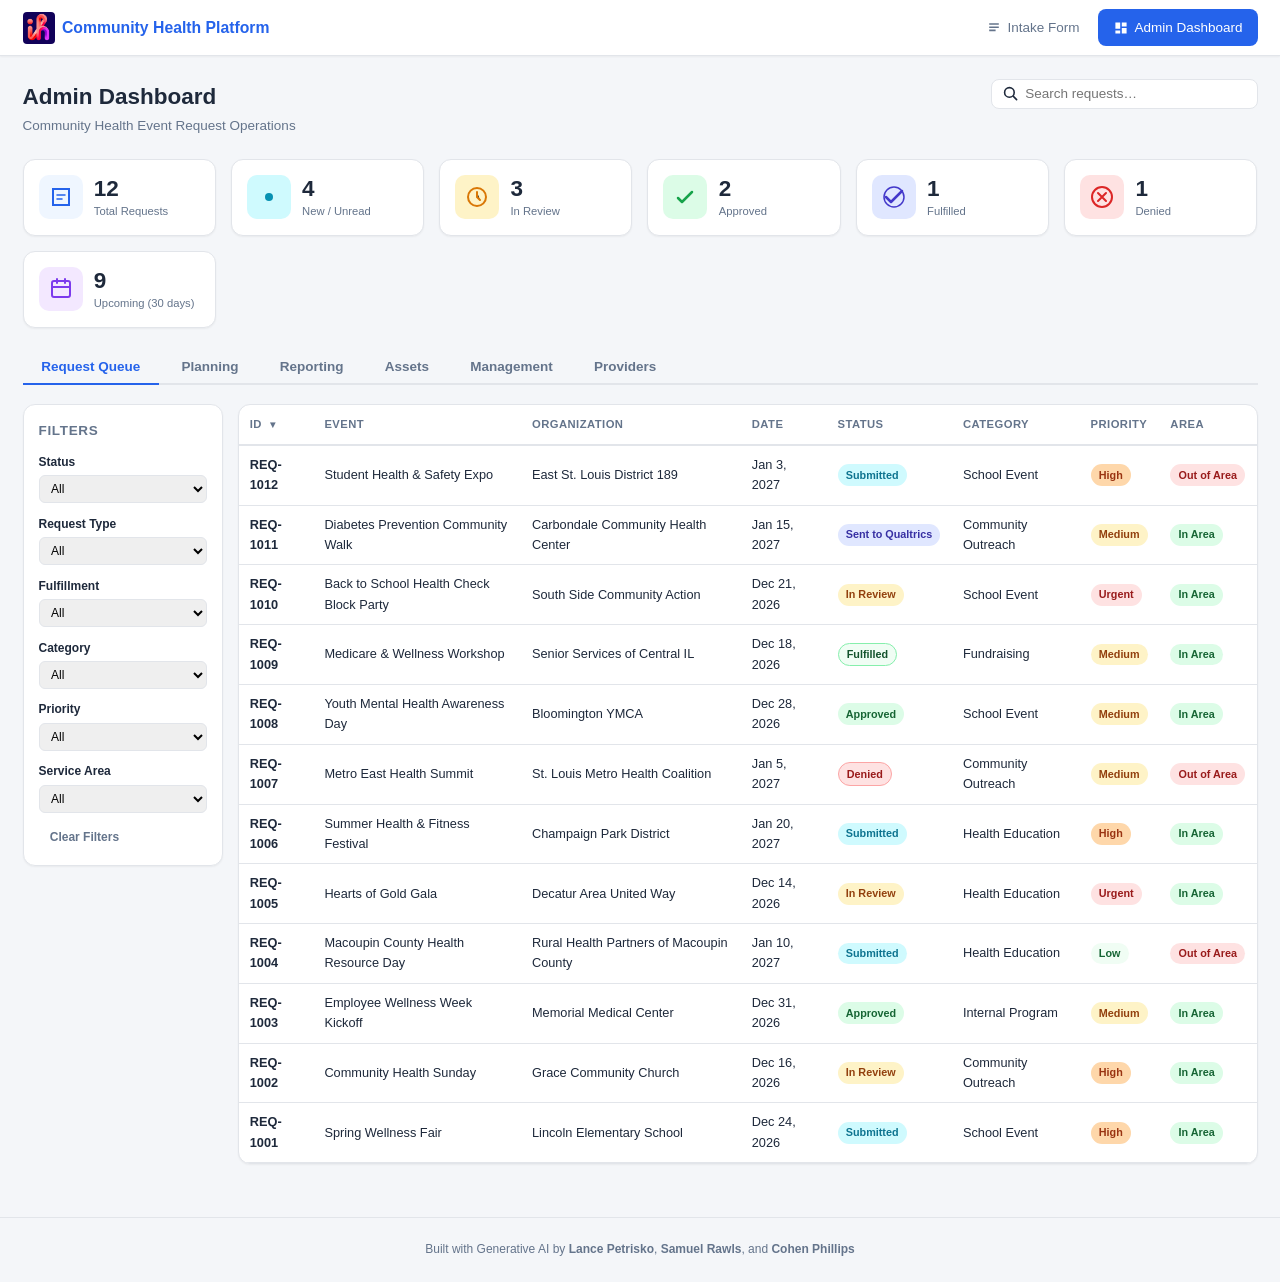
==== commit 0eec8a51: "Fixed providers bug Restored Data" ====
--- a/pages/dashboard.html
+++ b/pages/dashboard.html
@@ -25,10 +25,6 @@
         <svg viewBox="0 0 20 20" width="16" height="16" aria-hidden="true"><path d="M4 4h12v2H4zm0 4h12v2H4zm0 4h8v2H4z" fill="currentColor"/></svg>
         Intake Form
       </a>
-      <a href="user-login.html" class="nav-link">
-        <svg viewBox="0 0 20 20" width="16" height="16" aria-hidden="true"><path d="M10 2a5 5 0 0 1 5 5v1a5 5 0 0 1-10 0V7a5 5 0 0 1 5-5zm-7 16a7 7 0 0 1 14 0" fill="none" stroke="currentColor" stroke-width="1.8"/></svg>
-        User Portal
-      </a>
       <a href="login.html" class="nav-link active" aria-current="page">
         <svg viewBox="0 0 20 20" width="16" height="16" aria-hidden="true"><path d="M3 3h6v8H3zm8 0h6v5h-6zm0 7h6v7h-6zM3 13h6v4H3z" fill="currentColor"/></svg>
         Admin Dashboard
@@ -92,6 +88,7 @@
         <button class="dash-tab" role="tab" aria-selected="false" data-tab="planning">Planning</button>
         <button class="dash-tab" role="tab" aria-selected="false" data-tab="reporting">Reporting</button>
         <button class="dash-tab" role="tab" aria-selected="false" data-tab="assets">Assets</button>
+        <button class="dash-tab" role="tab" aria-selected="false" data-tab="management">Management</button>
         <button class="dash-tab" role="tab" aria-selected="false" data-tab="providers">Providers</button>
       </div>
 
@@ -211,6 +208,62 @@
         <div class="assets-layout" id="assets-grid"></div>
       </div>
 
+      <!-- TAB: Management -->
+      <div class="tab-panel" id="tab-management" role="tabpanel" hidden>
+        <!-- Summary strip -->
+        <div class="mgmt-summary-strip">
+          <div class="mgmt-stat-chip">
+            <span class="chip-dot" style="background:#94a3b8;"></span>
+            <span class="chip-val" id="mgmt-stat-total">0</span>
+            <span>Total Staff</span>
+          </div>
+          <div class="mgmt-stat-chip">
+            <span class="chip-dot" style="background:var(--c-success);"></span>
+            <span class="chip-val" id="mgmt-stat-avail">0</span>
+            <span>Available</span>
+          </div>
+          <div class="mgmt-stat-chip">
+            <span class="chip-dot" style="background:var(--c-primary);"></span>
+            <span class="chip-val" id="mgmt-stat-working">0</span>
+            <span>Actively Working</span>
+          </div>
+          <div class="mgmt-stat-chip">
+            <span class="chip-dot" style="background:var(--c-warning);"></span>
+            <span class="chip-val" id="mgmt-stat-break">0</span>
+            <span>On Break</span>
+          </div>
+        </div>
+        <!-- Filter bar -->
+        <div class="mgmt-filter-bar">
+          <input type="text" id="mgmt-search" class="mgmt-search-input" placeholder="Search by name, title, or skill…">
+          <select id="mgmt-filter-skill" class="mgmt-select">
+            <option value="">All Skills</option>
+            <option value="childcare">Childcare</option>
+            <option value="eldercare">Eldercare</option>
+            <option value="school events">School Events</option>
+            <option value="community outreach">Community Outreach</option>
+            <option value="behavior reinforcement">Behavior Support</option>
+            <option value="translation">Translation</option>
+          </select>
+          <select id="mgmt-filter-status" class="mgmt-select">
+            <option value="">All Statuses</option>
+            <option value="Available">Available</option>
+            <option value="Actively Working">Actively Working</option>
+            <option value="On Break">On Break</option>
+            <option value="Unavailable">Unavailable</option>
+          </select>
+          <select id="mgmt-filter-rating" class="mgmt-select">
+            <option value="">Any Rating</option>
+            <option value="4.5">4.5+</option>
+            <option value="4.0">4.0+</option>
+            <option value="3.5">3.5+</option>
+          </select>
+          <button class="btn btn-ghost btn-sm" id="mgmt-clear-filters">Clear</button>
+        </div>
+        <!-- Staff grid -->
+        <div id="mgmt-staff-grid" class="mgmt-staff-grid"></div>
+      </div>
+
       <!-- TAB: Providers -->
       <div class="tab-panel" id="tab-providers" role="tabpanel" hidden>
         <div class="providers-layout">
@@ -274,8 +327,10 @@
   <script src="../js/ai.js"></script>
   <script src="../js/data/demo-requests.js"></script>
   <script src="../js/data/assets.js"></script>
+  <script src="../js/data/staff.js"></script>
   <script src="../js/data/providers.js"></script>
   <script src="../js/charts.js"></script>
+  <script src="../js/management.js"></script>
   <script src="../js/dashboard.js"></script>
 </body>
 </html>
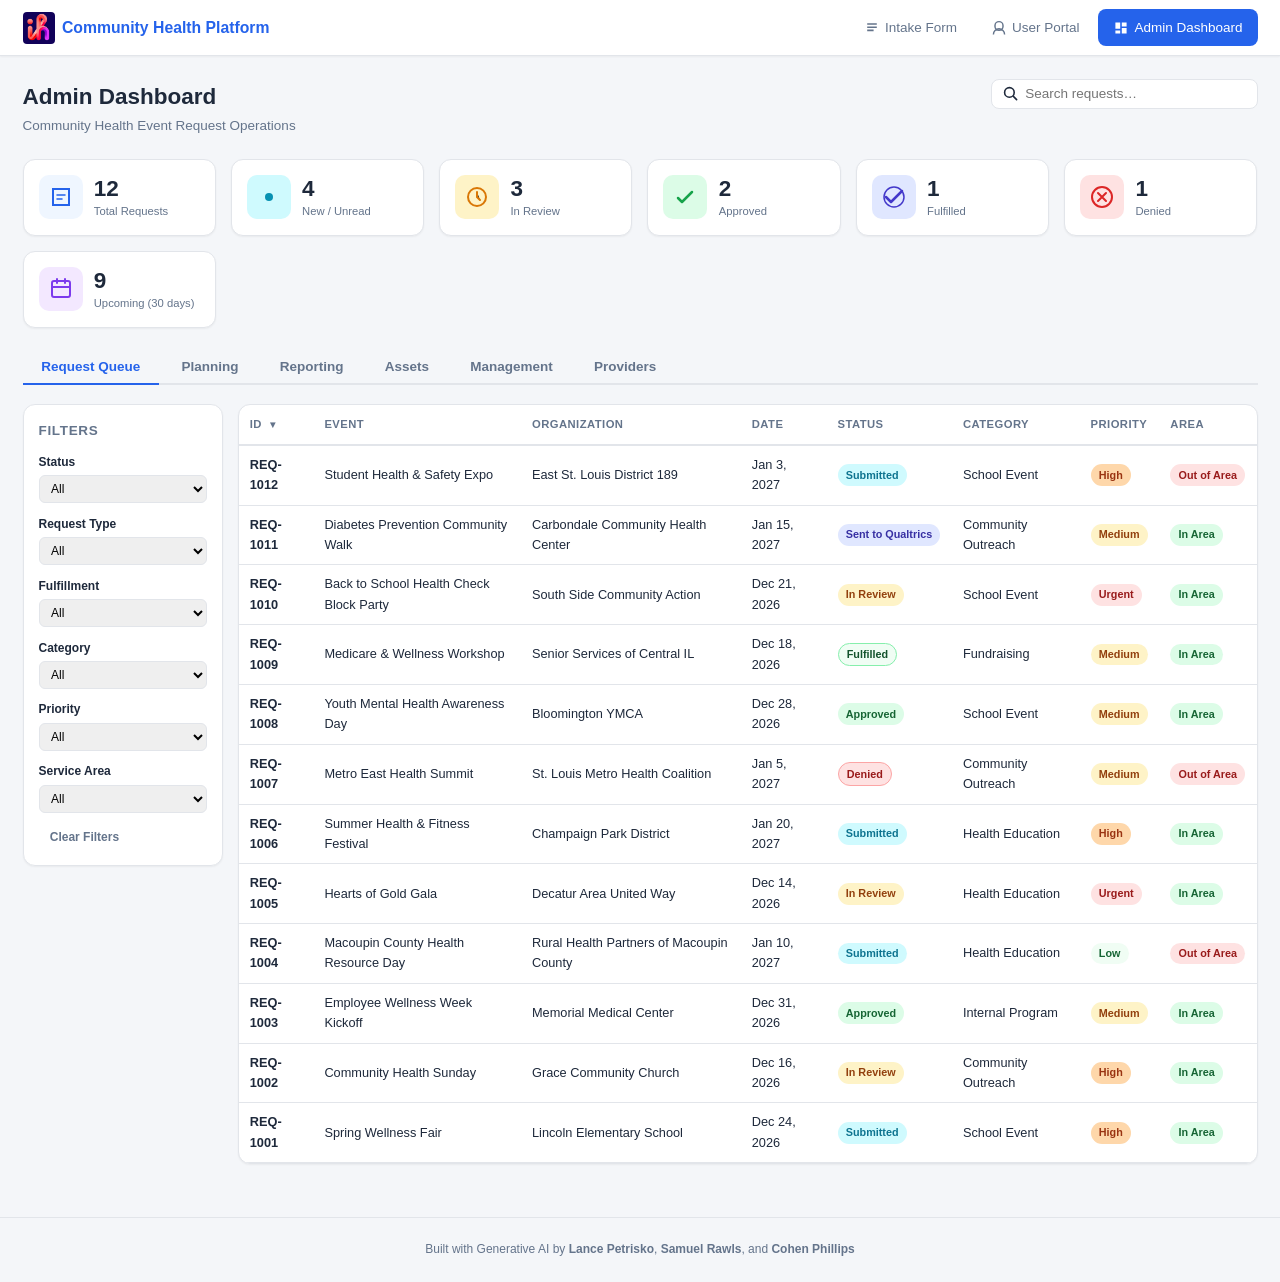
==== commit 96405dbd: "Merge pull request #4 from lancePetrisko/user-dashboard User Dashboard creation" ====
--- a/pages/dashboard.html
+++ b/pages/dashboard.html
@@ -24,6 +24,10 @@
       <a href="../index.html" class="nav-link">
         <svg viewBox="0 0 20 20" width="16" height="16" aria-hidden="true"><path d="M4 4h12v2H4zm0 4h12v2H4zm0 4h8v2H4z" fill="currentColor"/></svg>
         Intake Form
+      </a>
+      <a href="user-login.html" class="nav-link">
+        <svg viewBox="0 0 20 20" width="16" height="16" aria-hidden="true"><path d="M10 2a5 5 0 0 1 5 5v1a5 5 0 0 1-10 0V7a5 5 0 0 1 5-5zm-7 16a7 7 0 0 1 14 0" fill="none" stroke="currentColor" stroke-width="1.8"/></svg>
+        User Portal
       </a>
       <a href="login.html" class="nav-link active" aria-current="page">
         <svg viewBox="0 0 20 20" width="16" height="16" aria-hidden="true"><path d="M3 3h6v8H3zm8 0h6v5h-6zm0 7h6v7h-6zM3 13h6v4H3z" fill="currentColor"/></svg>
--- a/css/dashboard.css
+++ b/css/dashboard.css
@@ -480,6 +480,423 @@
   font-size: 0.8rem;
 }
 
+/* ==============================================
+   MANAGEMENT TAB
+   ============================================== */
+
+/* ---- Summary strip ---- */
+.mgmt-summary-strip {
+  display: flex;
+  gap: 0.75rem;
+  margin-bottom: 1.1rem;
+  flex-wrap: wrap;
+}
+.mgmt-stat-chip {
+  display: flex;
+  align-items: center;
+  gap: 0.45rem;
+  background: var(--c-surface);
+  border: 1px solid var(--c-border);
+  border-radius: var(--radius);
+  padding: 0.4rem 0.85rem;
+  font-size: 0.82rem;
+}
+.mgmt-stat-chip .chip-val {
+  font-weight: 700;
+  font-size: 1rem;
+  color: var(--c-text);
+}
+.mgmt-stat-chip .chip-dot {
+  width: 8px;
+  height: 8px;
+  border-radius: 50%;
+}
+
+/* ---- Filter bar ---- */
+.mgmt-filter-bar {
+  display: flex;
+  gap: 0.6rem;
+  flex-wrap: wrap;
+  align-items: center;
+  margin-bottom: 1.25rem;
+}
+.mgmt-search-input {
+  flex: 1;
+  min-width: 180px;
+  height: 36px;
+  padding: 0 0.75rem;
+  border: 1px solid var(--c-border);
+  border-radius: var(--radius);
+  font-size: 0.875rem;
+  background: var(--c-surface);
+  color: var(--c-text);
+}
+.mgmt-search-input:focus { outline: none; border-color: var(--c-primary); box-shadow: 0 0 0 3px rgba(37,99,235,0.1); }
+.mgmt-select {
+  height: 36px;
+  padding: 0 0.65rem;
+  border: 1px solid var(--c-border);
+  border-radius: var(--radius);
+  font-size: 0.82rem;
+  background: var(--c-surface);
+  color: var(--c-text);
+  cursor: pointer;
+}
+.mgmt-select:focus { outline: none; border-color: var(--c-primary); }
+
+/* ---- Staff grid ---- */
+.mgmt-staff-grid {
+  display: grid;
+  grid-template-columns: repeat(auto-fill, minmax(255px, 1fr));
+  gap: 1rem;
+}
+
+/* ---- Staff card ---- */
+.staff-card {
+  background: var(--c-surface);
+  border: 1px solid var(--c-border);
+  border-radius: var(--radius-lg);
+  padding: 1.1rem;
+  cursor: pointer;
+  display: flex;
+  flex-direction: column;
+  gap: 0.7rem;
+  transition: box-shadow var(--transition), transform var(--transition), border-color var(--transition);
+}
+.staff-card:hover {
+  box-shadow: var(--shadow-md);
+  transform: translateY(-2px);
+  border-color: var(--c-primary);
+}
+.staff-card-top {
+  display: flex;
+  align-items: flex-start;
+  gap: 0.7rem;
+}
+.staff-avatar {
+  width: 42px;
+  height: 42px;
+  border-radius: 50%;
+  color: #fff;
+  font-weight: 700;
+  font-size: 0.82rem;
+  display: flex;
+  align-items: center;
+  justify-content: center;
+  flex-shrink: 0;
+  letter-spacing: 0.03em;
+}
+.staff-card-info { flex: 1; min-width: 0; }
+.staff-name { font-weight: 700; font-size: 0.92rem; color: var(--c-text); }
+.staff-title {
+  font-size: 0.75rem;
+  color: var(--c-text-secondary);
+  white-space: nowrap;
+  overflow: hidden;
+  text-overflow: ellipsis;
+  margin-top: 0.1rem;
+}
+
+/* ---- Status pill ---- */
+.staff-status-pill {
+  display: inline-flex;
+  align-items: center;
+  gap: 0.28rem;
+  font-size: 0.7rem;
+  font-weight: 600;
+  padding: 0.18rem 0.5rem;
+  border-radius: 999px;
+  white-space: nowrap;
+  flex-shrink: 0;
+}
+.status-dot {
+  width: 7px;
+  height: 7px;
+  border-radius: 50%;
+  flex-shrink: 0;
+}
+.pill-available   { background: var(--c-success-light); color: #15803d; }
+.dot-available    { background: var(--c-success); }
+.pill-working     { background: #dbeafe; color: #1d4ed8; }
+.dot-working      { background: var(--c-primary); animation: statusPulse 1.6s infinite; }
+.pill-break       { background: var(--c-warning-light); color: #92400e; }
+.dot-break        { background: var(--c-warning); }
+.pill-unavailable { background: var(--c-danger-light); color: #991b1b; }
+.dot-unavailable  { background: var(--c-danger); }
+@keyframes statusPulse {
+  0%, 100% { box-shadow: 0 0 0 0 rgba(37,99,235,0.5); }
+  50%       { box-shadow: 0 0 0 4px rgba(37,99,235,0.1); }
+}
+
+/* ---- Skill & language tags ---- */
+.skill-tags { display: flex; flex-wrap: wrap; gap: 0.3rem; }
+.skill-tag {
+  background: var(--c-primary-light);
+  color: var(--c-primary);
+  font-size: 0.7rem;
+  font-weight: 500;
+  padding: 0.18rem 0.5rem;
+  border-radius: 999px;
+}
+.lang-tag {
+  background: var(--c-purple-light);
+  color: var(--c-purple);
+  font-size: 0.7rem;
+  font-weight: 500;
+  padding: 0.18rem 0.5rem;
+  border-radius: 999px;
+}
+
+/* ---- Stars ---- */
+.stars { font-size: 0.85rem; }
+.star-filled { color: #f59e0b; }
+.star-half   { color: #f59e0b; }
+.star-empty  { color: #d1d5db; }
+.rating-num  { font-weight: 700; font-size: 0.82rem; color: var(--c-text); margin-left: 0.25rem; }
+
+.staff-stars-wrap { display: flex; align-items: center; }
+.staff-stats-row  { display: flex; align-items: center; justify-content: space-between; }
+.staff-events-count { font-size: 0.78rem; color: var(--c-text-secondary); }
+
+.staff-next-line {
+  font-size: 0.78rem;
+  color: var(--c-text-secondary);
+  background: var(--c-bg);
+  padding: 0.3rem 0.6rem;
+  border-radius: var(--radius);
+  white-space: nowrap;
+  overflow: hidden;
+  text-overflow: ellipsis;
+}
+.next-label { font-weight: 600; color: var(--c-text); margin-right: 0.25rem; }
+
+/* ---- Empty state ---- */
+.mgmt-empty {
+  grid-column: 1 / -1;
+  text-align: center;
+  padding: 3.5rem 1rem;
+  color: var(--c-text-secondary);
+}
+.mgmt-empty-icon { font-size: 2.5rem; margin-bottom: 0.75rem; }
+
+/* ==============================================
+   STAFF PROFILE OVERLAY
+   ============================================== */
+.staff-profile-overlay {
+  position: fixed;
+  inset: 0;
+  background: rgba(0,0,0,0.45);
+  display: none;
+  align-items: center;
+  justify-content: center;
+  z-index: 200;
+  backdrop-filter: blur(2px);
+}
+.staff-profile-overlay.visible { display: flex; }
+.staff-profile-panel {
+  background: var(--c-surface);
+  border-radius: var(--radius-lg);
+  width: 94%;
+  max-width: 700px;
+  max-height: 90vh;
+  display: flex;
+  flex-direction: column;
+  box-shadow: var(--shadow-lg);
+  animation: modalIn 0.2s ease;
+  overflow: hidden;
+}
+.spp-header {
+  display: flex;
+  gap: 1rem;
+  align-items: flex-start;
+  padding: 1.4rem 1.5rem;
+  background: linear-gradient(135deg, var(--c-primary-light), var(--c-purple-light));
+  border-bottom: 1px solid var(--c-border);
+  flex-shrink: 0;
+}
+.spp-avatar {
+  width: 58px;
+  height: 58px;
+  border-radius: 50%;
+  color: #fff;
+  font-weight: 700;
+  font-size: 1rem;
+  display: flex;
+  align-items: center;
+  justify-content: center;
+  flex-shrink: 0;
+  box-shadow: 0 2px 8px rgba(0,0,0,0.2);
+}
+.spp-header-info { flex: 1; min-width: 0; }
+.spp-body { padding: 1.25rem 1.5rem; overflow-y: auto; flex: 1; }
+
+.spp-stats-strip {
+  display: flex;
+  gap: 1rem;
+  background: var(--c-bg);
+  border-radius: var(--radius);
+  padding: 0.75rem 1rem;
+  margin-bottom: 1.1rem;
+  flex-wrap: wrap;
+}
+.spp-stat { flex: 1; min-width: 100px; text-align: center; }
+.spp-stat-val { font-size: 0.88rem; margin-bottom: 0.15rem; }
+.spp-stat-label { font-size: 0.72rem; color: var(--c-text-secondary); text-transform: uppercase; letter-spacing: 0.05em; }
+
+.spp-section { margin-bottom: 1.1rem; }
+.spp-section-title {
+  font-size: 0.72rem;
+  font-weight: 700;
+  text-transform: uppercase;
+  letter-spacing: 0.06em;
+  color: var(--c-text-secondary);
+  margin-bottom: 0.5rem;
+}
+.spp-notes {
+  font-size: 0.85rem;
+  line-height: 1.55;
+  color: var(--c-text-secondary);
+  background: var(--c-bg);
+  border-radius: var(--radius);
+  padding: 0.65rem 0.85rem;
+  border-left: 3px solid var(--c-primary);
+}
+
+/* Scenario ratings */
+.scenario-grid { display: grid; grid-template-columns: 1fr 1fr; gap: 0.6rem 1.5rem; }
+.scenario-row { display: flex; flex-direction: column; gap: 0.2rem; }
+.scenario-header-row { display: flex; justify-content: space-between; font-size: 0.8rem; }
+.scenario-label { color: var(--c-text-secondary); }
+.scenario-score { font-weight: 700; color: var(--c-text); }
+.scenario-bar-bg { height: 6px; background: #e2e8f0; border-radius: 3px; overflow: hidden; }
+.scenario-bar-fill { height: 100%; border-radius: 3px; transition: width 0.4s ease; }
+.scenario-stars { font-size: 0.78rem; }
+
+/* Event history */
+.history-list { display: flex; flex-direction: column; gap: 0.55rem; }
+.history-item {
+  padding: 0.6rem 0.75rem;
+  background: var(--c-bg);
+  border-radius: var(--radius);
+  border-left: 3px solid var(--c-primary);
+}
+.history-item-top {
+  display: flex;
+  justify-content: space-between;
+  align-items: flex-start;
+  gap: 0.5rem;
+  margin-bottom: 0.15rem;
+}
+.history-event-name { font-weight: 600; font-size: 0.85rem; }
+.history-date { font-size: 0.75rem; color: var(--c-text-secondary); white-space: nowrap; }
+.history-role { font-size: 0.78rem; color: var(--c-primary); font-weight: 500; margin-bottom: 0.1rem; }
+.history-notes { font-size: 0.77rem; color: var(--c-text-secondary); font-style: italic; }
+
+/* ==============================================
+   SMART MATCH OVERLAY
+   ============================================== */
+.smart-match-overlay {
+  position: fixed;
+  inset: 0;
+  background: rgba(0,0,0,0.45);
+  display: none;
+  align-items: center;
+  justify-content: center;
+  z-index: 200;
+  backdrop-filter: blur(2px);
+}
+.smart-match-overlay.visible { display: flex; }
+.smart-match-panel {
+  background: var(--c-surface);
+  border-radius: var(--radius-lg);
+  width: 94%;
+  max-width: 620px;
+  max-height: 90vh;
+  display: flex;
+  flex-direction: column;
+  box-shadow: var(--shadow-lg);
+  animation: modalIn 0.2s ease;
+  overflow: hidden;
+}
+.sm-header {
+  display: flex;
+  align-items: flex-start;
+  justify-content: space-between;
+  padding: 1rem 1.25rem;
+  border-bottom: 1px solid var(--c-border);
+  flex-shrink: 0;
+}
+.sm-body { padding: 1.1rem 1.25rem; overflow-y: auto; flex: 1; }
+.sm-event-select-row { margin-bottom: 0.85rem; }
+
+.sm-event-box {
+  background: var(--c-primary-light);
+  border: 1px solid #bfdbfe;
+  border-radius: var(--radius);
+  padding: 0.75rem 1rem;
+  margin-bottom: 1rem;
+}
+.sm-event-name { font-weight: 700; font-size: 0.95rem; margin-bottom: 0.4rem; }
+.sm-event-meta {
+  display: flex;
+  flex-wrap: wrap;
+  gap: 0.4rem 0.75rem;
+  font-size: 0.78rem;
+  color: var(--c-text-secondary);
+  align-items: center;
+}
+
+.sm-results-title {
+  font-size: 0.72rem;
+  font-weight: 700;
+  text-transform: uppercase;
+  letter-spacing: 0.06em;
+  color: var(--c-text-secondary);
+  margin-bottom: 0.6rem;
+}
+.sm-match-list { display: flex; flex-direction: column; gap: 0.7rem; }
+.sm-match-card {
+  border: 1.5px solid var(--c-border);
+  border-radius: var(--radius-lg);
+  padding: 0.85rem 1rem;
+  display: flex;
+  flex-direction: column;
+  gap: 0.6rem;
+  transition: border-color var(--transition);
+}
+.sm-top-match { border-color: var(--c-primary); background: #f8fbff; }
+.sm-highlighted { border-color: var(--c-purple); background: var(--c-purple-light); }
+.sm-rank-badge {
+  display: inline-flex;
+  align-items: center;
+  font-size: 0.7rem;
+  font-weight: 700;
+  padding: 0.15rem 0.5rem;
+  border-radius: 999px;
+  background: var(--c-bg);
+  color: var(--c-text-secondary);
+  width: fit-content;
+}
+.sm-match-main { display: flex; flex-direction: column; gap: 0.5rem; }
+.sm-match-top { display: flex; align-items: center; gap: 0.7rem; }
+.sm-avatar { width: 36px; height: 36px; font-size: 0.72rem; }
+.sm-reason {
+  font-size: 0.8rem;
+  color: var(--c-text-secondary);
+  background: var(--c-bg);
+  border-radius: var(--radius);
+  padding: 0.4rem 0.6rem;
+  line-height: 1.45;
+}
+.sm-reason strong { color: var(--c-text); }
+.sm-match-footer {
+  display: flex;
+  align-items: center;
+  gap: 0.75rem;
+  font-size: 0.8rem;
+  flex-wrap: wrap;
+}
+.sm-match-footer .sm-assign-btn { margin-left: auto; }
 /* ---------- Providers Tab ---------- */
 .providers-layout {
   display: flex;
@@ -727,24 +1144,38 @@
 }
 .user-dash-header .user-signout:hover { text-decoration: underline; }
 
-.user-requests-grid {
+/* Full-width expanded detail view */
+.user-detail-full {
   display: grid;
-  grid-template-columns: 1fr 420px;
+  grid-template-columns: 1fr 1fr;
   gap: 1.25rem;
 }
-.user-requests-grid.no-detail {
-  grid-template-columns: 1fr;
-}
-
-.user-detail-panel {
+.user-detail-full .udf-full-width { grid-column: 1 / -1; }
+
+.udf-card {
   background: var(--c-surface);
   border: 1px solid var(--c-border);
   border-radius: var(--radius-lg);
-  box-shadow: var(--shadow-md);
-  overflow-y: auto;
-  max-height: calc(100vh - 200px);
-  position: sticky;
-  top: 72px;
+  padding: 1.25rem 1.5rem;
+  box-shadow: var(--shadow-sm);
+}
+
+.udf-event-header {
+  display: flex;
+  align-items: flex-start;
+  justify-content: space-between;
+  gap: 1rem;
+  flex-wrap: wrap;
+}
+.udf-event-header h2 {
+  font-size: 1.35rem;
+  font-weight: 700;
+}
+.udf-event-meta {
+  display: flex;
+  gap: 0.5rem;
+  flex-wrap: wrap;
+  margin-top: 0.5rem;
 }
 
 .staff-assigned-list {
@@ -755,24 +1186,23 @@
   display: flex;
   align-items: center;
   gap: 0.5rem;
-  padding: 0.35rem 0;
-  font-size: 0.85rem;
+  padding: 0.4rem 0;
+  font-size: 0.88rem;
 }
 .staff-avatar {
-  width: 28px;
-  height: 28px;
+  width: 32px;
+  height: 32px;
   border-radius: 50%;
   background: var(--c-primary-light);
   color: var(--c-primary);
   display: flex;
   align-items: center;
   justify-content: center;
-  font-size: 0.7rem;
+  font-size: 0.75rem;
   font-weight: 700;
   flex-shrink: 0;
 }
 
 @media (max-width: 900px) {
-  .user-requests-grid { grid-template-columns: 1fr; }
-  .user-detail-panel { position: static; max-height: none; }
-}
+  .user-detail-full { grid-template-columns: 1fr; }
+}
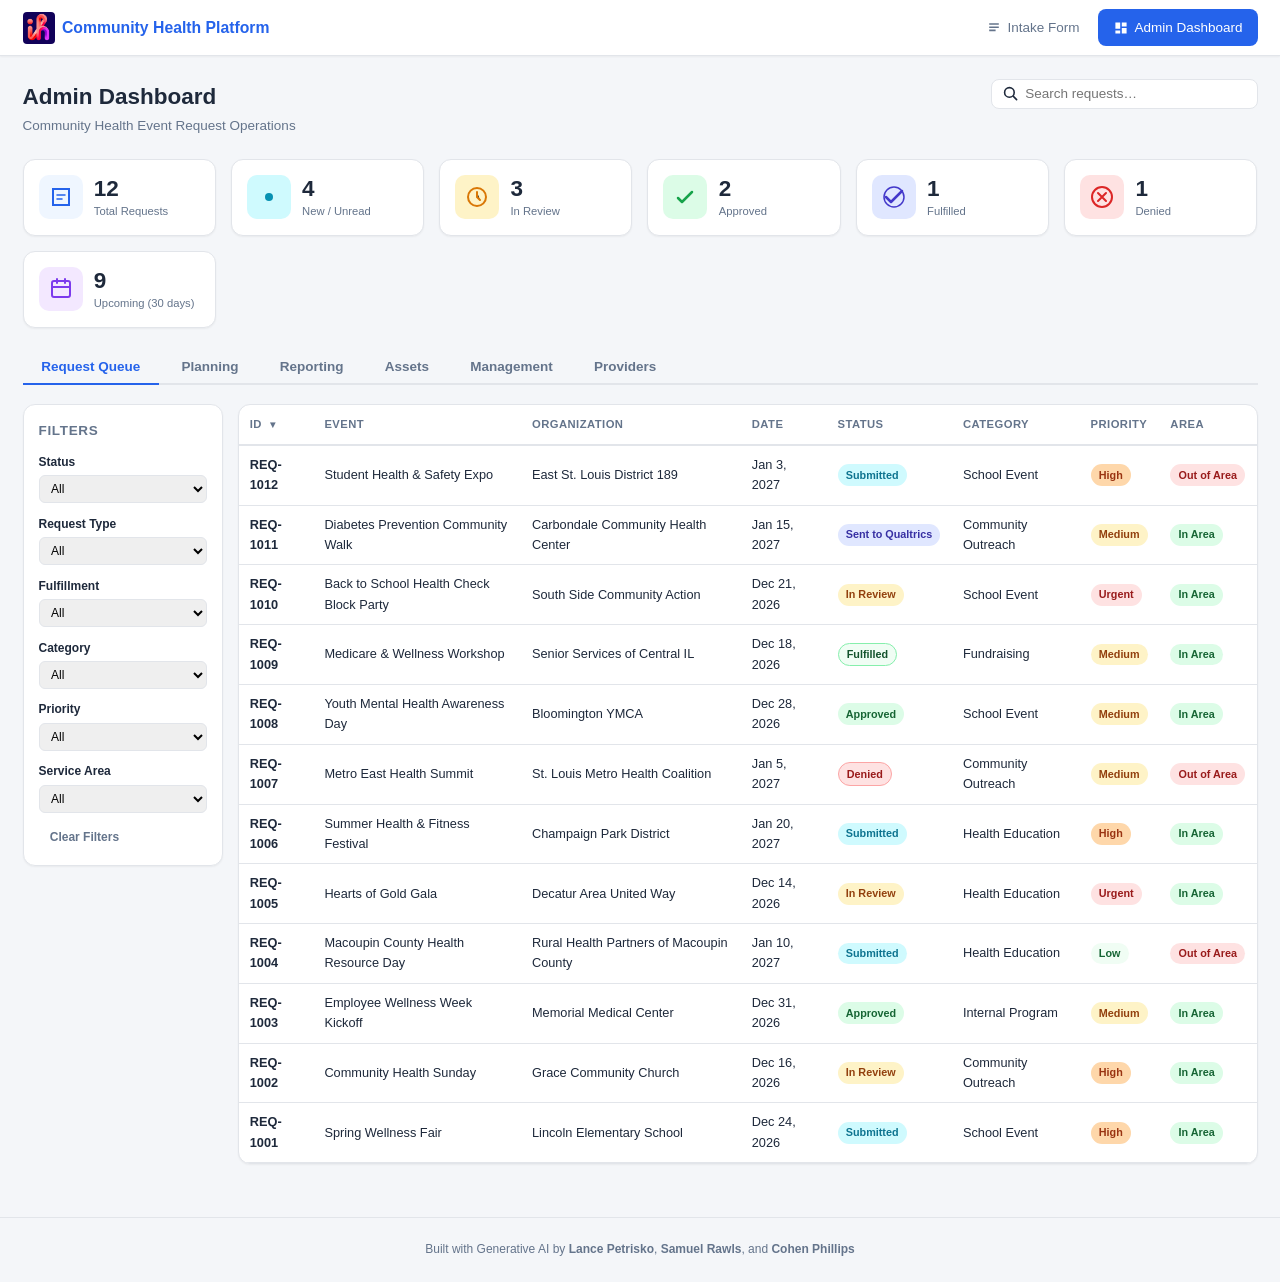
==== commit 65c9e6a4: "MiniMap on request self explanatory" ====
--- a/pages/dashboard.html
+++ b/pages/dashboard.html
@@ -24,10 +24,6 @@
       <a href="../index.html" class="nav-link">
         <svg viewBox="0 0 20 20" width="16" height="16" aria-hidden="true"><path d="M4 4h12v2H4zm0 4h12v2H4zm0 4h8v2H4z" fill="currentColor"/></svg>
         Intake Form
-      </a>
-      <a href="user-login.html" class="nav-link">
-        <svg viewBox="0 0 20 20" width="16" height="16" aria-hidden="true"><path d="M10 2a5 5 0 0 1 5 5v1a5 5 0 0 1-10 0V7a5 5 0 0 1 5-5zm-7 16a7 7 0 0 1 14 0" fill="none" stroke="currentColor" stroke-width="1.8"/></svg>
-        User Portal
       </a>
       <a href="login.html" class="nav-link active" aria-current="page">
         <svg viewBox="0 0 20 20" width="16" height="16" aria-hidden="true"><path d="M3 3h6v8H3zm8 0h6v5h-6zm0 7h6v7h-6zM3 13h6v4H3z" fill="currentColor"/></svg>
@@ -152,7 +148,19 @@
           <div class="detail-panel" id="detail-panel" hidden>
             <div class="detail-header">
               <h3 id="detail-title">Request Details</h3>
-              <button class="btn-close" id="btn-close-detail" aria-label="Close detail panel">&times;</button>
+              <div class="detail-header-actions">
+                <button class="btn-map-toggle" id="btn-map-toggle" aria-label="Toggle event map" title="View event map">
+                  <svg viewBox="0 0 20 20" width="16" height="16" fill="none" aria-hidden="true">
+                    <path d="M3 5l4-2 6 2 4-2v12l-4 2-6-2-4 2V5z" stroke="currentColor" stroke-width="1.5" stroke-linejoin="round"/>
+                    <path d="M7 3v12M13 5v12" stroke="currentColor" stroke-width="1.5"/>
+                  </svg>
+                  Map
+                </button>
+                <button class="btn-close" id="btn-close-detail" aria-label="Close detail panel">&times;</button>
+              </div>
+            </div>
+            <div class="detail-map-wrap" id="detail-map-wrap" hidden>
+              <canvas id="detail-minimap" width="400" height="270" aria-label="Event location map"></canvas>
             </div>
             <div class="detail-body" id="detail-body"></div>
           </div>
@@ -333,6 +341,7 @@
   <script src="../js/data/assets.js"></script>
   <script src="../js/data/staff.js"></script>
   <script src="../js/data/providers.js"></script>
+  <script src="../js/minimap.js"></script>
   <script src="../js/charts.js"></script>
   <script src="../js/management.js"></script>
   <script src="../js/dashboard.js"></script>
--- a/css/dashboard.css
+++ b/css/dashboard.css
@@ -221,6 +221,49 @@
   z-index: 2;
 }
 .detail-header h3 { font-size: 1rem; }
+.detail-header-actions {
+  display: flex;
+  align-items: center;
+  gap: 0.4rem;
+}
+
+/* Map toggle button */
+.btn-map-toggle {
+  display: inline-flex;
+  align-items: center;
+  gap: 0.3rem;
+  padding: 0.3rem 0.65rem;
+  border: 1px solid var(--c-border);
+  border-radius: var(--radius);
+  background: var(--c-bg);
+  color: var(--c-text-secondary);
+  font-size: 0.78rem;
+  font-weight: 600;
+  font-family: inherit;
+  cursor: pointer;
+  transition: background var(--transition), color var(--transition), border-color var(--transition);
+}
+.btn-map-toggle:hover {
+  background: var(--c-primary-light);
+  color: var(--c-primary);
+  border-color: var(--c-primary);
+}
+.btn-map-toggle.active {
+  background: var(--c-primary-light);
+  color: var(--c-primary);
+  border-color: var(--c-primary);
+}
+
+/* Minimap container */
+.detail-map-wrap {
+  border-bottom: 1px solid var(--c-border);
+  background: #bfdbfe;
+}
+.detail-map-wrap canvas {
+  display: block;
+  width: 100%;
+  height: auto;
+}
 
 .detail-body { padding: 1.25rem; }
 
@@ -1057,152 +1100,3 @@
   padding: 0.15rem 0.55rem;
   color: var(--c-text-secondary);
 }
-
-/* ---------- Status Tracker (User Dashboard) ---------- */
-.status-tracker {
-  display: flex;
-  align-items: center;
-  gap: 0;
-  margin: 1rem 0;
-  padding: 0.25rem 0;
-}
-.status-step {
-  display: flex;
-  flex-direction: column;
-  align-items: center;
-  flex: 1;
-  position: relative;
-}
-.status-step-dot {
-  width: 28px;
-  height: 28px;
-  border-radius: 50%;
-  border: 3px solid var(--c-border);
-  background: var(--c-surface);
-  display: flex;
-  align-items: center;
-  justify-content: center;
-  font-size: 0.7rem;
-  font-weight: 700;
-  color: var(--c-text-secondary);
-  z-index: 1;
-  transition: all 0.2s ease;
-}
-.status-step.completed .status-step-dot {
-  background: var(--c-success);
-  border-color: var(--c-success);
-  color: #fff;
-}
-.status-step.active .status-step-dot {
-  background: var(--c-primary);
-  border-color: var(--c-primary);
-  color: #fff;
-  box-shadow: 0 0 0 4px rgba(37,99,235,0.2);
-}
-.status-step.denied .status-step-dot {
-  background: var(--c-danger);
-  border-color: var(--c-danger);
-  color: #fff;
-}
-.status-step-label {
-  font-size: 0.68rem;
-  font-weight: 600;
-  color: var(--c-text-secondary);
-  margin-top: 0.4rem;
-  text-align: center;
-  white-space: nowrap;
-}
-.status-step.completed .status-step-label { color: var(--c-success); }
-.status-step.active .status-step-label { color: var(--c-primary); }
-.status-step.denied .status-step-label { color: var(--c-danger); }
-.status-step-line {
-  position: absolute;
-  top: 14px;
-  left: 50%;
-  width: 100%;
-  height: 3px;
-  background: var(--c-border);
-  z-index: 0;
-}
-.status-step:last-child .status-step-line { display: none; }
-.status-step.completed .status-step-line { background: var(--c-success); }
-
-/* ---------- User Dashboard ---------- */
-.user-dash-header {
-  margin-bottom: 1.5rem;
-}
-.user-dash-header h1 { font-size: 1.5rem; }
-.user-dash-header .user-org {
-  color: var(--c-text-secondary);
-  font-size: 0.9rem;
-}
-.user-dash-header .user-signout {
-  font-size: 0.8rem;
-  color: var(--c-primary);
-  text-decoration: none;
-  margin-left: 1rem;
-}
-.user-dash-header .user-signout:hover { text-decoration: underline; }
-
-/* Full-width expanded detail view */
-.user-detail-full {
-  display: grid;
-  grid-template-columns: 1fr 1fr;
-  gap: 1.25rem;
-}
-.user-detail-full .udf-full-width { grid-column: 1 / -1; }
-
-.udf-card {
-  background: var(--c-surface);
-  border: 1px solid var(--c-border);
-  border-radius: var(--radius-lg);
-  padding: 1.25rem 1.5rem;
-  box-shadow: var(--shadow-sm);
-}
-
-.udf-event-header {
-  display: flex;
-  align-items: flex-start;
-  justify-content: space-between;
-  gap: 1rem;
-  flex-wrap: wrap;
-}
-.udf-event-header h2 {
-  font-size: 1.35rem;
-  font-weight: 700;
-}
-.udf-event-meta {
-  display: flex;
-  gap: 0.5rem;
-  flex-wrap: wrap;
-  margin-top: 0.5rem;
-}
-
-.staff-assigned-list {
-  list-style: none;
-  padding: 0;
-}
-.staff-assigned-list li {
-  display: flex;
-  align-items: center;
-  gap: 0.5rem;
-  padding: 0.4rem 0;
-  font-size: 0.88rem;
-}
-.staff-avatar {
-  width: 32px;
-  height: 32px;
-  border-radius: 50%;
-  background: var(--c-primary-light);
-  color: var(--c-primary);
-  display: flex;
-  align-items: center;
-  justify-content: center;
-  font-size: 0.75rem;
-  font-weight: 700;
-  flex-shrink: 0;
-}
-
-@media (max-width: 900px) {
-  .user-detail-full { grid-template-columns: 1fr; }
-}
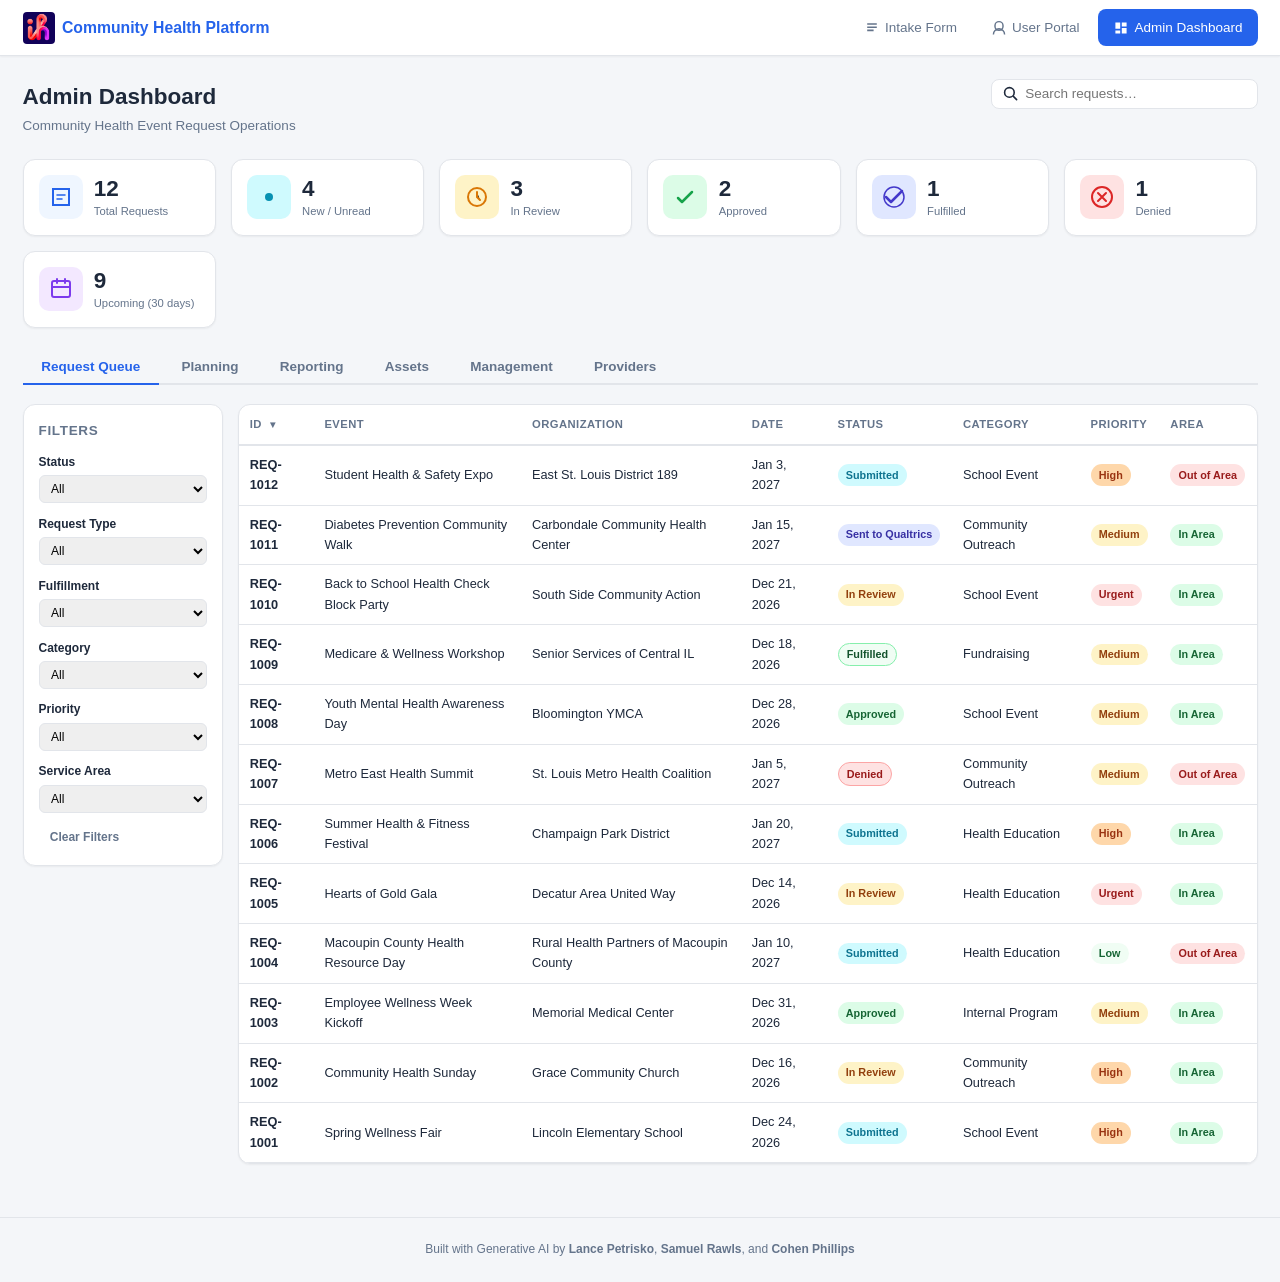
==== commit 797c75b7: "Merge pull request #5 from lancePetrisko/Map MiniMap on request" ====
--- a/pages/dashboard.html
+++ b/pages/dashboard.html
@@ -24,6 +24,10 @@
       <a href="../index.html" class="nav-link">
         <svg viewBox="0 0 20 20" width="16" height="16" aria-hidden="true"><path d="M4 4h12v2H4zm0 4h12v2H4zm0 4h8v2H4z" fill="currentColor"/></svg>
         Intake Form
+      </a>
+      <a href="user-login.html" class="nav-link">
+        <svg viewBox="0 0 20 20" width="16" height="16" aria-hidden="true"><path d="M10 2a5 5 0 0 1 5 5v1a5 5 0 0 1-10 0V7a5 5 0 0 1 5-5zm-7 16a7 7 0 0 1 14 0" fill="none" stroke="currentColor" stroke-width="1.8"/></svg>
+        User Portal
       </a>
       <a href="login.html" class="nav-link active" aria-current="page">
         <svg viewBox="0 0 20 20" width="16" height="16" aria-hidden="true"><path d="M3 3h6v8H3zm8 0h6v5h-6zm0 7h6v7h-6zM3 13h6v4H3z" fill="currentColor"/></svg>
--- a/css/components.css
+++ b/css/components.css
@@ -125,6 +125,59 @@
   justify-content: flex-end;
   padding: 0.75rem 1.25rem;
   border-top: 1px solid var(--c-border);
+}
+
+/* ---------- Staff Assignment Box (detail panel) ---------- */
+.staff-assign-box {
+  background: var(--c-bg);
+  border: 1.5px solid var(--c-border);
+  border-radius: var(--radius);
+  padding: 0.75rem;
+  display: flex;
+  flex-direction: column;
+  gap: 0.5rem;
+}
+.staff-assign-box.assigned {
+  border-color: var(--c-success);
+  background: var(--c-success-light);
+}
+.staff-assign-box.no-match {
+  align-items: flex-start;
+}
+.sab-ai-label {
+  display: inline-flex;
+  align-items: center;
+  gap: 0.3rem;
+  font-size: 0.72rem;
+  font-weight: 700;
+  text-transform: uppercase;
+  letter-spacing: 0.05em;
+  color: var(--c-primary);
+}
+.sab-match-row, .sab-assigned-row {
+  display: flex;
+  align-items: center;
+  gap: 0.6rem;
+}
+.sab-avatar {
+  width: 34px !important;
+  height: 34px !important;
+  font-size: 0.72rem !important;
+  flex-shrink: 0;
+}
+.sab-reason {
+  font-size: 0.77rem;
+  color: var(--c-text-secondary);
+  background: var(--c-surface);
+  border-radius: var(--radius);
+  padding: 0.3rem 0.55rem;
+  line-height: 1.4;
+}
+.sab-actions {
+  display: flex;
+  gap: 0.4rem;
+  align-items: center;
+  flex-wrap: wrap;
 }
 
 /* ---------- Chart Hover Tooltip ---------- */
--- a/css/dashboard.css
+++ b/css/dashboard.css
@@ -1100,3 +1100,152 @@
   padding: 0.15rem 0.55rem;
   color: var(--c-text-secondary);
 }
+
+/* ---------- Status Tracker (User Dashboard) ---------- */
+.status-tracker {
+  display: flex;
+  align-items: center;
+  gap: 0;
+  margin: 1rem 0;
+  padding: 0.25rem 0;
+}
+.status-step {
+  display: flex;
+  flex-direction: column;
+  align-items: center;
+  flex: 1;
+  position: relative;
+}
+.status-step-dot {
+  width: 28px;
+  height: 28px;
+  border-radius: 50%;
+  border: 3px solid var(--c-border);
+  background: var(--c-surface);
+  display: flex;
+  align-items: center;
+  justify-content: center;
+  font-size: 0.7rem;
+  font-weight: 700;
+  color: var(--c-text-secondary);
+  z-index: 1;
+  transition: all 0.2s ease;
+}
+.status-step.completed .status-step-dot {
+  background: var(--c-success);
+  border-color: var(--c-success);
+  color: #fff;
+}
+.status-step.active .status-step-dot {
+  background: var(--c-primary);
+  border-color: var(--c-primary);
+  color: #fff;
+  box-shadow: 0 0 0 4px rgba(37,99,235,0.2);
+}
+.status-step.denied .status-step-dot {
+  background: var(--c-danger);
+  border-color: var(--c-danger);
+  color: #fff;
+}
+.status-step-label {
+  font-size: 0.68rem;
+  font-weight: 600;
+  color: var(--c-text-secondary);
+  margin-top: 0.4rem;
+  text-align: center;
+  white-space: nowrap;
+}
+.status-step.completed .status-step-label { color: var(--c-success); }
+.status-step.active .status-step-label { color: var(--c-primary); }
+.status-step.denied .status-step-label { color: var(--c-danger); }
+.status-step-line {
+  position: absolute;
+  top: 14px;
+  left: 50%;
+  width: 100%;
+  height: 3px;
+  background: var(--c-border);
+  z-index: 0;
+}
+.status-step:last-child .status-step-line { display: none; }
+.status-step.completed .status-step-line { background: var(--c-success); }
+
+/* ---------- User Dashboard ---------- */
+.user-dash-header {
+  margin-bottom: 1.5rem;
+}
+.user-dash-header h1 { font-size: 1.5rem; }
+.user-dash-header .user-org {
+  color: var(--c-text-secondary);
+  font-size: 0.9rem;
+}
+.user-dash-header .user-signout {
+  font-size: 0.8rem;
+  color: var(--c-primary);
+  text-decoration: none;
+  margin-left: 1rem;
+}
+.user-dash-header .user-signout:hover { text-decoration: underline; }
+
+/* Full-width expanded detail view */
+.user-detail-full {
+  display: grid;
+  grid-template-columns: 1fr 1fr;
+  gap: 1.25rem;
+}
+.user-detail-full .udf-full-width { grid-column: 1 / -1; }
+
+.udf-card {
+  background: var(--c-surface);
+  border: 1px solid var(--c-border);
+  border-radius: var(--radius-lg);
+  padding: 1.25rem 1.5rem;
+  box-shadow: var(--shadow-sm);
+}
+
+.udf-event-header {
+  display: flex;
+  align-items: flex-start;
+  justify-content: space-between;
+  gap: 1rem;
+  flex-wrap: wrap;
+}
+.udf-event-header h2 {
+  font-size: 1.35rem;
+  font-weight: 700;
+}
+.udf-event-meta {
+  display: flex;
+  gap: 0.5rem;
+  flex-wrap: wrap;
+  margin-top: 0.5rem;
+}
+
+.staff-assigned-list {
+  list-style: none;
+  padding: 0;
+}
+.staff-assigned-list li {
+  display: flex;
+  align-items: center;
+  gap: 0.5rem;
+  padding: 0.4rem 0;
+  font-size: 0.88rem;
+}
+.staff-avatar {
+  width: 32px;
+  height: 32px;
+  border-radius: 50%;
+  background: var(--c-primary-light);
+  color: var(--c-primary);
+  display: flex;
+  align-items: center;
+  justify-content: center;
+  font-size: 0.75rem;
+  font-weight: 700;
+  flex-shrink: 0;
+}
+
+@media (max-width: 900px) {
+  .user-detail-full { grid-template-columns: 1fr; }
+}
